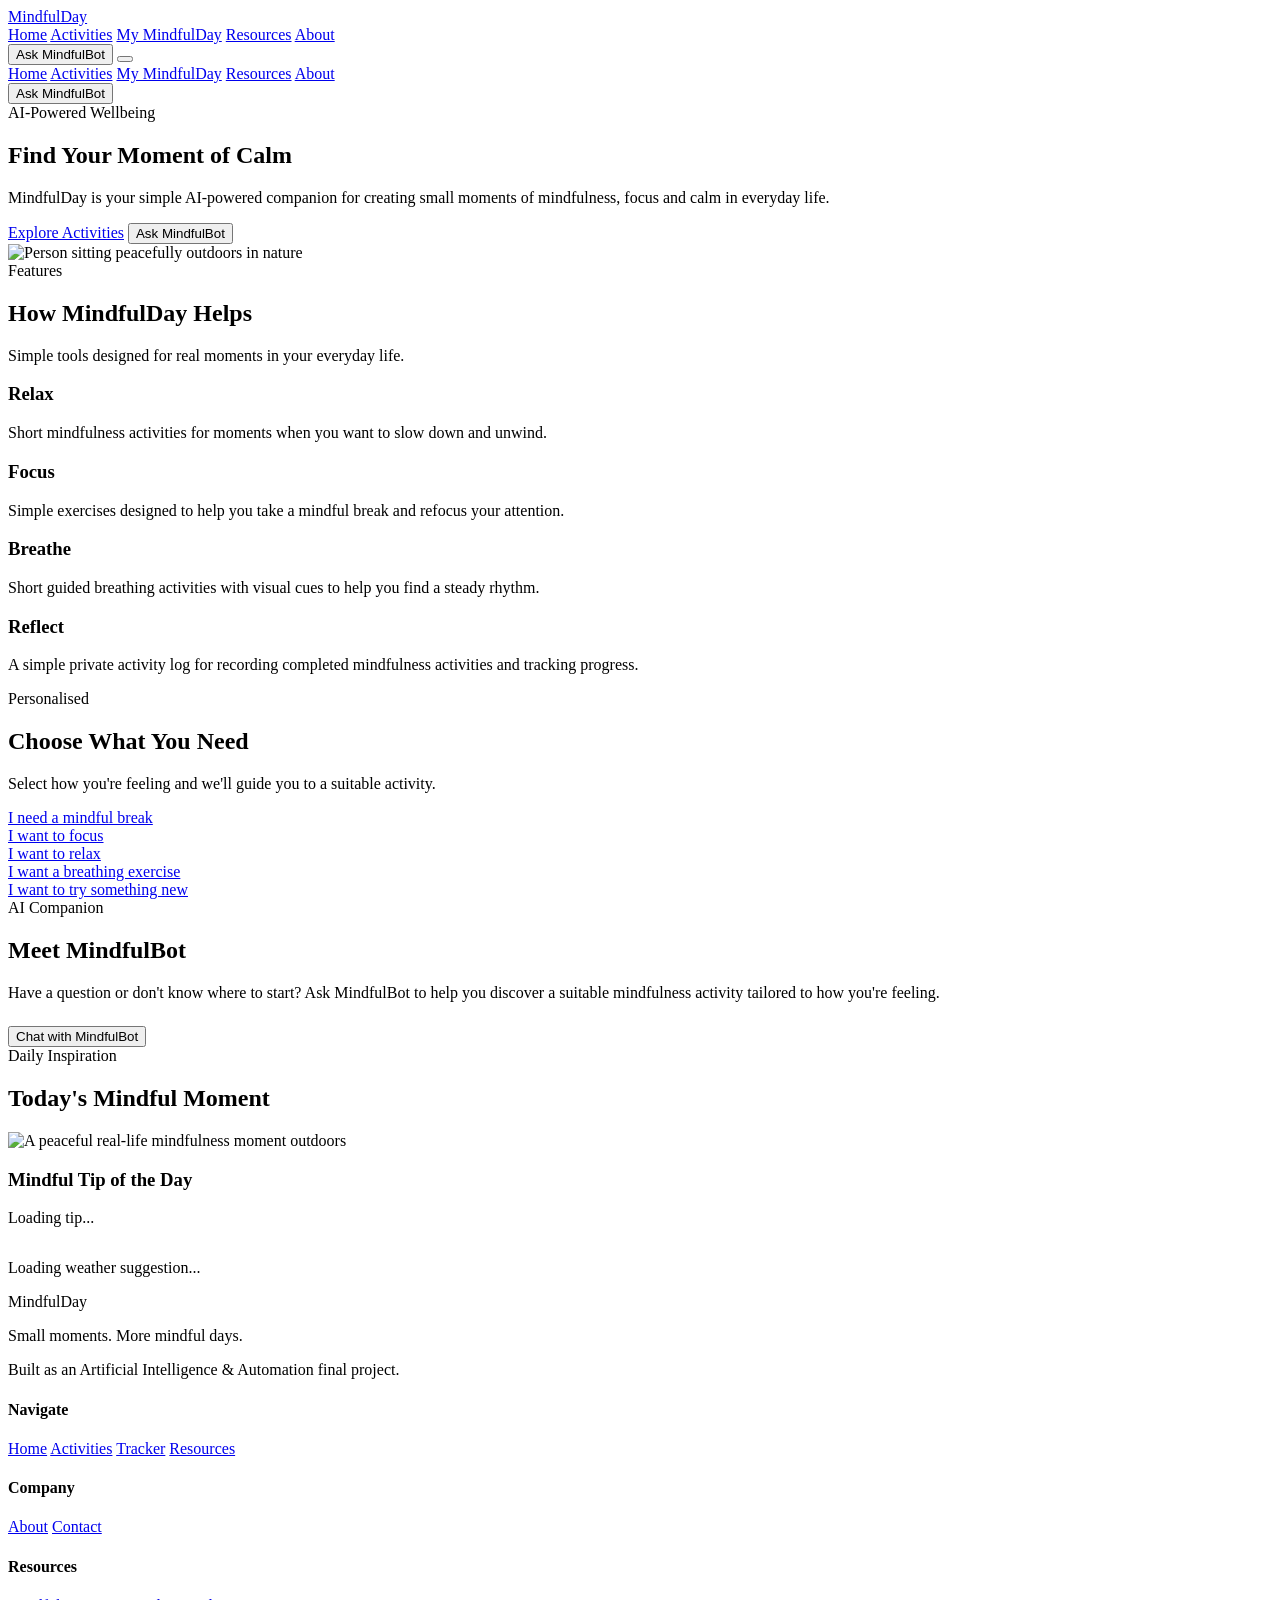
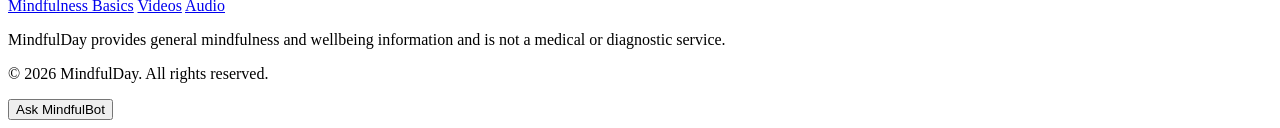
==== index.html @ 1c59d3c7 "Add files via upload" ====
<!DOCTYPE html>
<html lang="en">
<head>
  <meta charset="UTF-8">
  <meta name="viewport" content="width=device-width, initial-scale=1.0">
  <meta name="description" content="MindfulDay – Your AI-powered companion for mindfulness, focus and calm in everyday life.">
  <title>MindfulDay – AI-Powered Mindfulness & Wellbeing Companion</title>
  <link rel="preconnect" href="https://fonts.googleapis.com">
  <link rel="preconnect" href="https://fonts.gstatic.com" crossorigin>
  <link href="https://fonts.googleapis.com/css2?family=DM+Sans:ital,opsz,wght@0,9..40,400;0,9..40,500;0,9..40,600;0,9..40,700;1,9..40,400&display=swap" rel="stylesheet">
  <link rel="stylesheet" href="css/style.css">
  <link rel="stylesheet" href="css/responsive.css">
</head>
<body>

  <!-- Navigation -->
  <nav class="navbar" role="navigation" aria-label="Main navigation">
    <div class="navbar__inner">
      <a href="index.html" class="navbar__logo" aria-label="MindfulDay Home">
        <span class="navbar__logo-icon"><i data-lucide="leaf" aria-hidden="true"></i></span>
        MindfulDay
      </a>
      <div class="navbar__links">
        <a href="index.html" class="navbar__link">Home</a>
        <a href="activities.html" class="navbar__link">Activities</a>
        <a href="tracker.html" class="navbar__link">My MindfulDay</a>
        <a href="resources.html" class="navbar__link">Resources</a>
        <a href="about.html" class="navbar__link">About</a>
      </div>
      <div class="navbar__actions">
        <button class="btn btn--ghost btn--sm" data-open-chatbot aria-label="Ask MindfulBot">
          <i data-lucide="message-circle" aria-hidden="true"></i>
          Ask MindfulBot
        </button>
        <button class="navbar__toggle" aria-label="Toggle menu" aria-expanded="false">
          <i data-lucide="menu" aria-hidden="true"></i>
        </button>
      </div>
    </div>
    <div class="navbar__mobile" role="menu">
      <div class="navbar__mobile-links">
        <a href="index.html" class="navbar__mobile-link" role="menuitem">Home</a>
        <a href="activities.html" class="navbar__mobile-link" role="menuitem">Activities</a>
        <a href="tracker.html" class="navbar__mobile-link" role="menuitem">My MindfulDay</a>
        <a href="resources.html" class="navbar__mobile-link" role="menuitem">Resources</a>
        <a href="about.html" class="navbar__mobile-link" role="menuitem">About</a>
      </div>
      <div class="navbar__mobile-actions">
        <button class="btn btn--primary" data-open-chatbot>Ask MindfulBot</button>
      </div>
    </div>
  </nav>

  <main>
    <!-- Hero -->
    <section class="hero">
      <div class="container">
        <div class="hero__grid">
          <div class="hero__content fade-in">
            <span class="hero__badge">
              <i data-lucide="sparkles" aria-hidden="true" style="width:14px;height:14px"></i>
              AI-Powered Wellbeing
            </span>
            <h1 class="hero__title">Find Your Moment of Calm</h1>
            <p class="hero__subtitle">MindfulDay is your simple AI-powered companion for creating small moments of mindfulness, focus and calm in everyday life.</p>
            <div class="hero__actions">
              <a href="activities.html" class="btn btn--primary btn--lg">Explore Activities</a>
              <button class="btn btn--secondary btn--lg" data-open-chatbot>Ask MindfulBot</button>
            </div>
          </div>
          <div class="hero__visual fade-in">
            <div class="hero__illustration">
              <img class="hero__image" src="https://images.unsplash.com/photo-1506126613408-eca07ce68773?auto=format&fit=crop&w=1200&q=80" alt="Person sitting peacefully outdoors in nature" />
            </div>
          </div>
        </div>
      </div>
    </section>

    <!-- How MindfulDay Helps -->
    <section class="section section--bg">
      <div class="container">
        <div class="section-header fade-in">
          <span class="section-label">Features</span>
          <h2>How MindfulDay Helps</h2>
          <p>Simple tools designed for real moments in your everyday life.</p>
        </div>
        <div class="card-grid card-grid--4">
          <div class="card fade-in">
            <div class="card__icon"><i data-lucide="cloud" aria-hidden="true"></i></div>
            <h3 class="card__title">Relax</h3>
            <p class="card__text">Short mindfulness activities for moments when you want to slow down and unwind.</p>
          </div>
          <div class="card fade-in">
            <div class="card__icon"><i data-lucide="target" aria-hidden="true"></i></div>
            <h3 class="card__title">Focus</h3>
            <p class="card__text">Simple exercises designed to help you take a mindful break and refocus your attention.</p>
          </div>
          <div class="card fade-in">
            <div class="card__icon"><i data-lucide="wind" aria-hidden="true"></i></div>
            <h3 class="card__title">Breathe</h3>
            <p class="card__text">Short guided breathing activities with visual cues to help you find a steady rhythm.</p>
          </div>
          <div class="card fade-in">
            <div class="card__icon"><i data-lucide="book-open" aria-hidden="true"></i></div>
            <h3 class="card__title">Reflect</h3>
            <p class="card__text">A simple private activity log for recording completed mindfulness activities and tracking progress.</p>
          </div>
        </div>
      </div>
    </section>

    <!-- Choose What You Need -->
    <section class="section">
      <div class="container">
        <div class="section-header fade-in">
          <span class="section-label">Personalised</span>
          <h2>Choose What You Need</h2>
          <p>Select how you're feeling and we'll guide you to a suitable activity.</p>
        </div>
        <div class="need-grid">
          <a href="activities.html?activity=mindful-pause" class="need-card fade-in">
            <div class="need-card__icon"><i data-lucide="coffee" aria-hidden="true"></i></div>
            <span class="need-card__label">I need a mindful break</span>
          </a>
          <a href="activities.html?activity=focus-reset" class="need-card fade-in">
            <div class="need-card__icon"><i data-lucide="brain" aria-hidden="true"></i></div>
            <span class="need-card__label">I want to focus</span>
          </a>
          <a href="activities.html?activity=body-awareness" class="need-card fade-in">
            <div class="need-card__icon"><i data-lucide="moon" aria-hidden="true"></i></div>
            <span class="need-card__label">I want to relax</span>
          </a>
          <a href="activities.html?activity=one-minute-breathing" class="need-card fade-in">
            <div class="need-card__icon"><i data-lucide="wind" aria-hidden="true"></i></div>
            <span class="need-card__label">I want a breathing exercise</span>
          </a>
          <a href="activities.html?activity=five-senses" class="need-card fade-in">
            <div class="need-card__icon"><i data-lucide="compass" aria-hidden="true"></i></div>
            <span class="need-card__label">I want to try something new</span>
          </a>
        </div>
      </div>
    </section>

    <!-- Meet MindfulBot -->
    <section class="section section--bg">
      <div class="container">
        <div class="bot-section">
          <div class="bot-section__content fade-in">
            <span class="section-label">AI Companion</span>
            <h2>Meet MindfulBot</h2>
            <p style="margin: 1rem 0 1.5rem;">Have a question or don't know where to start? Ask MindfulBot to help you discover a suitable mindfulness activity tailored to how you're feeling.</p>
            <button class="btn btn--primary" data-open-chatbot>
              <i data-lucide="message-circle" aria-hidden="true"></i>
              Chat with MindfulBot
            </button>
          </div>
          <div class="bot-section__visual fade-in" aria-hidden="true">
            <div class="bot-section__icon">
              <i data-lucide="bot" style="width:36px;height:36px"></i>
            </div>
          </div>
        </div>
      </div>
    </section>

    <!-- Tip of the Day & Weather -->
    <section class="section">
      <div class="container">
        <div class="section-header fade-in">
          <span class="section-label">Daily Inspiration</span>
          <h2>Today's Mindful Moment</h2>
        </div>
        <div class="tip-card fade-in">
          <img class="tip-card__image" src="https://images.unsplash.com/photo-1506126613408-eca07ce68773?auto=format&fit=crop&w=900&q=80" alt="A peaceful real-life mindfulness moment outdoors" />
          <div class="tip-card__icon"><i data-lucide="lightbulb" aria-hidden="true"></i></div>
          <div class="tip-card__content">
            <h3>Mindful Tip of the Day</h3>
            <p id="tip-of-the-day">Loading tip...</p>
          </div>
        </div>
        <div style="margin-top: 2rem;">
          <div class="weather-widget fade-in" id="weather-widget">
            <div class="weather-widget__icon">
              <i data-lucide="cloud-sun" style="width:32px;height:32px" aria-hidden="true"></i>
            </div>
            <p class="weather-widget__message">Loading weather suggestion...</p>
          </div>
        </div>
      </div>
    </section>
  </main>

  <!-- Footer -->
  <footer class="footer">
    <div class="container">
      <div class="footer__grid">
        <div class="footer__brand">
          <div class="footer__logo">MindfulDay</div>
          <p class="footer__tagline">Small moments. More mindful days.</p>
          <p class="footer__project-note">Built as an Artificial Intelligence & Automation final project.</p>
        </div>
        <div>
          <h4 class="footer__heading">Navigate</h4>
          <div class="footer__links">
            <a href="index.html" class="footer__link">Home</a>
            <a href="activities.html" class="footer__link">Activities</a>
            <a href="tracker.html" class="footer__link">Tracker</a>
            <a href="resources.html" class="footer__link">Resources</a>
          </div>
        </div>
        <div>
          <h4 class="footer__heading">Company</h4>
          <div class="footer__links">
            <a href="about.html" class="footer__link">About</a>
            <a href="about.html#contact" class="footer__link">Contact</a>
          </div>
        </div>
        <div>
          <h4 class="footer__heading">Resources</h4>
          <div class="footer__links">
            <a href="resources.html" class="footer__link">Mindfulness Basics</a>
            <a href="resources.html#videos" class="footer__link">Videos</a>
            <a href="resources.html#audio" class="footer__link">Audio</a>
          </div>
        </div>
      </div>
      <div class="footer__bottom">
        <p class="footer__disclaimer">MindfulDay provides general mindfulness and wellbeing information and is not a medical or diagnostic service.</p>
        <p class="footer__copyright">&copy; 2026 MindfulDay. All rights reserved.</p>
      </div>
    </div>
  </footer>

  <!-- Chatbot FAB -->
  <button class="chatbot-fab" id="chatbot-fab" aria-label="Open MindfulBot chat">
    <span class="chatbot-fab__tooltip">Ask MindfulBot</span>
    <i data-lucide="message-circle" aria-hidden="true"></i>
  </button>

  <!-- BOTPRESS INTEGRATION GOES HERE -->
  <div class="botpress-container" id="botpress-container"></div>

  <script src="https://unpkg.com/lucide@latest/dist/umd/lucide.min.js"></script>
  <script src="js/integrations.js"></script>
  <script src="js/chatbot.js"></script>
  <script src="js/main.js"></script>
</body>
</html>
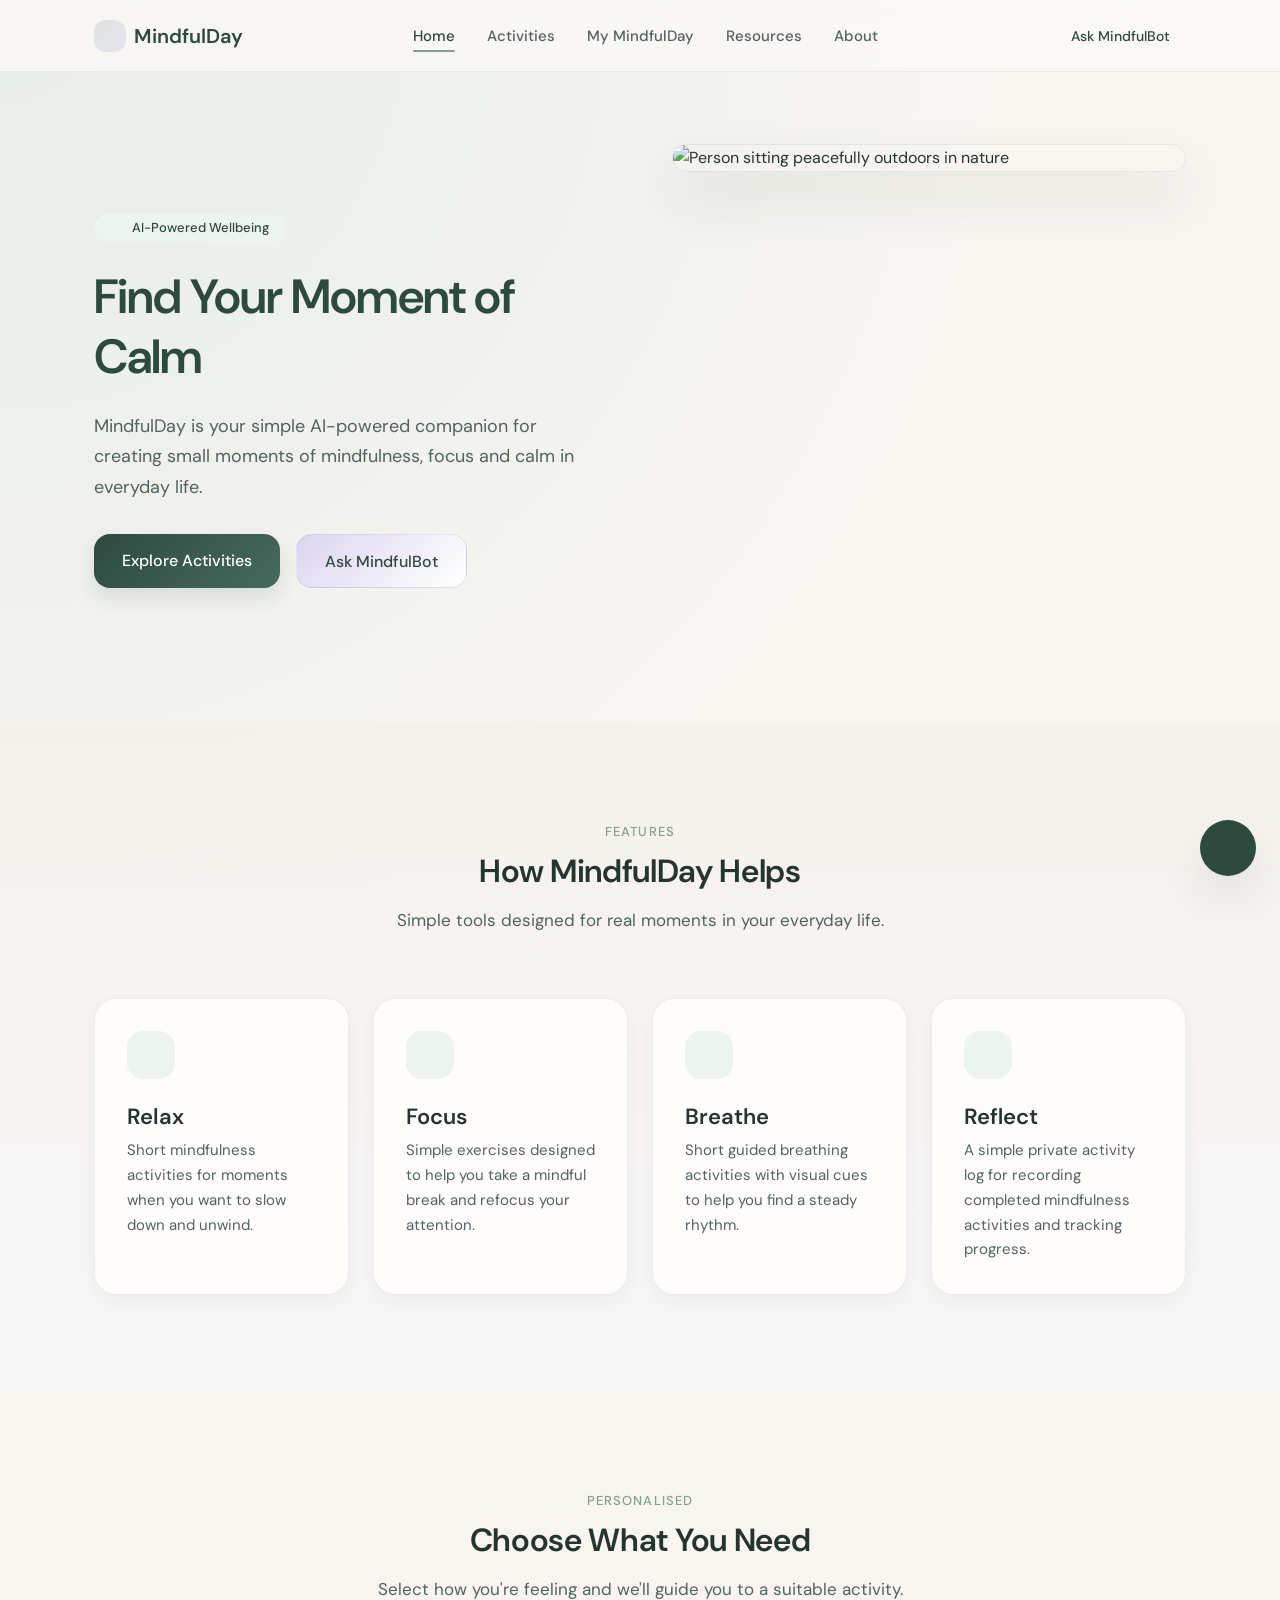
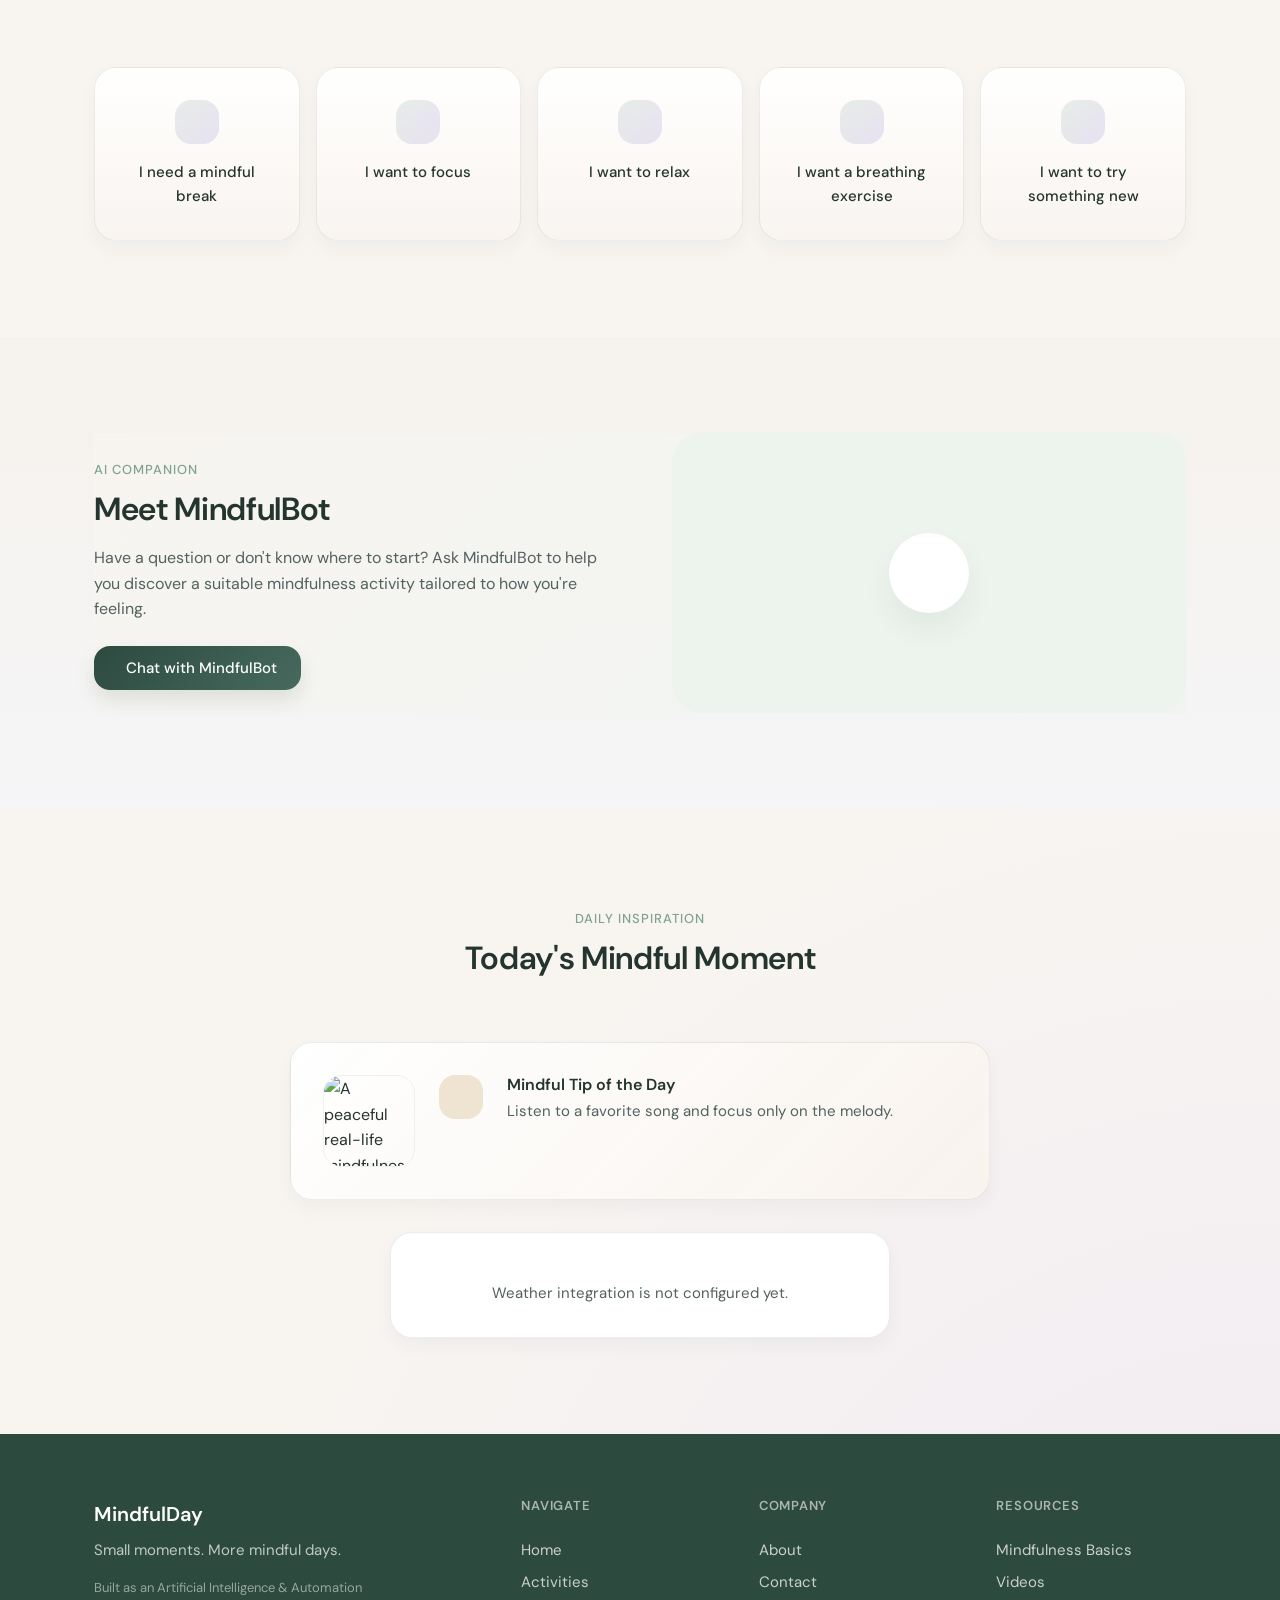
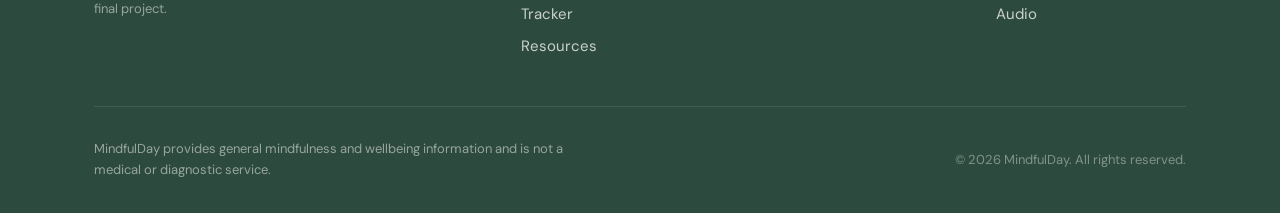
==== commit 8d321dc2: "Final Updates" ====
--- a/index.html
+++ b/index.html
@@ -1,250 +1,253 @@
-<!DOCTYPE html>
-<html lang="en">
-<head>
-  <meta charset="UTF-8">
-  <meta name="viewport" content="width=device-width, initial-scale=1.0">
-  <meta name="description" content="MindfulDay – Your AI-powered companion for mindfulness, focus and calm in everyday life.">
-  <title>MindfulDay – AI-Powered Mindfulness & Wellbeing Companion</title>
-  <link rel="preconnect" href="https://fonts.googleapis.com">
-  <link rel="preconnect" href="https://fonts.gstatic.com" crossorigin>
-  <link href="https://fonts.googleapis.com/css2?family=DM+Sans:ital,opsz,wght@0,9..40,400;0,9..40,500;0,9..40,600;0,9..40,700;1,9..40,400&display=swap" rel="stylesheet">
-  <link rel="stylesheet" href="css/style.css">
-  <link rel="stylesheet" href="css/responsive.css">
-</head>
-<body>
-
-  <!-- Navigation -->
-  <nav class="navbar" role="navigation" aria-label="Main navigation">
-    <div class="navbar__inner">
-      <a href="index.html" class="navbar__logo" aria-label="MindfulDay Home">
-        <span class="navbar__logo-icon"><i data-lucide="leaf" aria-hidden="true"></i></span>
-        MindfulDay
-      </a>
-      <div class="navbar__links">
-        <a href="index.html" class="navbar__link">Home</a>
-        <a href="activities.html" class="navbar__link">Activities</a>
-        <a href="tracker.html" class="navbar__link">My MindfulDay</a>
-        <a href="resources.html" class="navbar__link">Resources</a>
-        <a href="about.html" class="navbar__link">About</a>
-      </div>
-      <div class="navbar__actions">
-        <button class="btn btn--ghost btn--sm" data-open-chatbot aria-label="Ask MindfulBot">
-          <i data-lucide="message-circle" aria-hidden="true"></i>
-          Ask MindfulBot
-        </button>
-        <button class="navbar__toggle" aria-label="Toggle menu" aria-expanded="false">
-          <i data-lucide="menu" aria-hidden="true"></i>
-        </button>
-      </div>
-    </div>
-    <div class="navbar__mobile" role="menu">
-      <div class="navbar__mobile-links">
-        <a href="index.html" class="navbar__mobile-link" role="menuitem">Home</a>
-        <a href="activities.html" class="navbar__mobile-link" role="menuitem">Activities</a>
-        <a href="tracker.html" class="navbar__mobile-link" role="menuitem">My MindfulDay</a>
-        <a href="resources.html" class="navbar__mobile-link" role="menuitem">Resources</a>
-        <a href="about.html" class="navbar__mobile-link" role="menuitem">About</a>
-      </div>
-      <div class="navbar__mobile-actions">
-        <button class="btn btn--primary" data-open-chatbot>Ask MindfulBot</button>
-      </div>
-    </div>
-  </nav>
-
-  <main>
-    <!-- Hero -->
-    <section class="hero">
-      <div class="container">
-        <div class="hero__grid">
-          <div class="hero__content fade-in">
-            <span class="hero__badge">
-              <i data-lucide="sparkles" aria-hidden="true" style="width:14px;height:14px"></i>
-              AI-Powered Wellbeing
-            </span>
-            <h1 class="hero__title">Find Your Moment of Calm</h1>
-            <p class="hero__subtitle">MindfulDay is your simple AI-powered companion for creating small moments of mindfulness, focus and calm in everyday life.</p>
-            <div class="hero__actions">
-              <a href="activities.html" class="btn btn--primary btn--lg">Explore Activities</a>
-              <button class="btn btn--secondary btn--lg" data-open-chatbot>Ask MindfulBot</button>
-            </div>
-          </div>
-          <div class="hero__visual fade-in">
-            <div class="hero__illustration">
-              <img class="hero__image" src="https://images.unsplash.com/photo-1506126613408-eca07ce68773?auto=format&fit=crop&w=1200&q=80" alt="Person sitting peacefully outdoors in nature" />
-            </div>
-          </div>
-        </div>
-      </div>
-    </section>
-
-    <!-- How MindfulDay Helps -->
-    <section class="section section--bg">
-      <div class="container">
-        <div class="section-header fade-in">
-          <span class="section-label">Features</span>
-          <h2>How MindfulDay Helps</h2>
-          <p>Simple tools designed for real moments in your everyday life.</p>
-        </div>
-        <div class="card-grid card-grid--4">
-          <div class="card fade-in">
-            <div class="card__icon"><i data-lucide="cloud" aria-hidden="true"></i></div>
-            <h3 class="card__title">Relax</h3>
-            <p class="card__text">Short mindfulness activities for moments when you want to slow down and unwind.</p>
-          </div>
-          <div class="card fade-in">
-            <div class="card__icon"><i data-lucide="target" aria-hidden="true"></i></div>
-            <h3 class="card__title">Focus</h3>
-            <p class="card__text">Simple exercises designed to help you take a mindful break and refocus your attention.</p>
-          </div>
-          <div class="card fade-in">
-            <div class="card__icon"><i data-lucide="wind" aria-hidden="true"></i></div>
-            <h3 class="card__title">Breathe</h3>
-            <p class="card__text">Short guided breathing activities with visual cues to help you find a steady rhythm.</p>
-          </div>
-          <div class="card fade-in">
-            <div class="card__icon"><i data-lucide="book-open" aria-hidden="true"></i></div>
-            <h3 class="card__title">Reflect</h3>
-            <p class="card__text">A simple private activity log for recording completed mindfulness activities and tracking progress.</p>
-          </div>
-        </div>
-      </div>
-    </section>
-
-    <!-- Choose What You Need -->
-    <section class="section">
-      <div class="container">
-        <div class="section-header fade-in">
-          <span class="section-label">Personalised</span>
-          <h2>Choose What You Need</h2>
-          <p>Select how you're feeling and we'll guide you to a suitable activity.</p>
-        </div>
-        <div class="need-grid">
-          <a href="activities.html?activity=mindful-pause" class="need-card fade-in">
-            <div class="need-card__icon"><i data-lucide="coffee" aria-hidden="true"></i></div>
-            <span class="need-card__label">I need a mindful break</span>
-          </a>
-          <a href="activities.html?activity=focus-reset" class="need-card fade-in">
-            <div class="need-card__icon"><i data-lucide="brain" aria-hidden="true"></i></div>
-            <span class="need-card__label">I want to focus</span>
-          </a>
-          <a href="activities.html?activity=body-awareness" class="need-card fade-in">
-            <div class="need-card__icon"><i data-lucide="moon" aria-hidden="true"></i></div>
-            <span class="need-card__label">I want to relax</span>
-          </a>
-          <a href="activities.html?activity=one-minute-breathing" class="need-card fade-in">
-            <div class="need-card__icon"><i data-lucide="wind" aria-hidden="true"></i></div>
-            <span class="need-card__label">I want a breathing exercise</span>
-          </a>
-          <a href="activities.html?activity=five-senses" class="need-card fade-in">
-            <div class="need-card__icon"><i data-lucide="compass" aria-hidden="true"></i></div>
-            <span class="need-card__label">I want to try something new</span>
-          </a>
-        </div>
-      </div>
-    </section>
-
-    <!-- Meet MindfulBot -->
-    <section class="section section--bg">
-      <div class="container">
-        <div class="bot-section">
-          <div class="bot-section__content fade-in">
-            <span class="section-label">AI Companion</span>
-            <h2>Meet MindfulBot</h2>
-            <p style="margin: 1rem 0 1.5rem;">Have a question or don't know where to start? Ask MindfulBot to help you discover a suitable mindfulness activity tailored to how you're feeling.</p>
-            <button class="btn btn--primary" data-open-chatbot>
-              <i data-lucide="message-circle" aria-hidden="true"></i>
-              Chat with MindfulBot
-            </button>
-          </div>
-          <div class="bot-section__visual fade-in" aria-hidden="true">
-            <div class="bot-section__icon">
-              <i data-lucide="bot" style="width:36px;height:36px"></i>
-            </div>
-          </div>
-        </div>
-      </div>
-    </section>
-
-    <!-- Tip of the Day & Weather -->
-    <section class="section">
-      <div class="container">
-        <div class="section-header fade-in">
-          <span class="section-label">Daily Inspiration</span>
-          <h2>Today's Mindful Moment</h2>
-        </div>
-        <div class="tip-card fade-in">
-          <img class="tip-card__image" src="https://images.unsplash.com/photo-1506126613408-eca07ce68773?auto=format&fit=crop&w=900&q=80" alt="A peaceful real-life mindfulness moment outdoors" />
-          <div class="tip-card__icon"><i data-lucide="lightbulb" aria-hidden="true"></i></div>
-          <div class="tip-card__content">
-            <h3>Mindful Tip of the Day</h3>
-            <p id="tip-of-the-day">Loading tip...</p>
-          </div>
-        </div>
-        <div style="margin-top: 2rem;">
-          <div class="weather-widget fade-in" id="weather-widget">
-            <div class="weather-widget__icon">
-              <i data-lucide="cloud-sun" style="width:32px;height:32px" aria-hidden="true"></i>
-            </div>
-            <p class="weather-widget__message">Loading weather suggestion...</p>
-          </div>
-        </div>
-      </div>
-    </section>
-  </main>
-
-  <!-- Footer -->
-  <footer class="footer">
-    <div class="container">
-      <div class="footer__grid">
-        <div class="footer__brand">
-          <div class="footer__logo">MindfulDay</div>
-          <p class="footer__tagline">Small moments. More mindful days.</p>
-          <p class="footer__project-note">Built as an Artificial Intelligence & Automation final project.</p>
-        </div>
-        <div>
-          <h4 class="footer__heading">Navigate</h4>
-          <div class="footer__links">
-            <a href="index.html" class="footer__link">Home</a>
-            <a href="activities.html" class="footer__link">Activities</a>
-            <a href="tracker.html" class="footer__link">Tracker</a>
-            <a href="resources.html" class="footer__link">Resources</a>
-          </div>
-        </div>
-        <div>
-          <h4 class="footer__heading">Company</h4>
-          <div class="footer__links">
-            <a href="about.html" class="footer__link">About</a>
-            <a href="about.html#contact" class="footer__link">Contact</a>
-          </div>
-        </div>
-        <div>
-          <h4 class="footer__heading">Resources</h4>
-          <div class="footer__links">
-            <a href="resources.html" class="footer__link">Mindfulness Basics</a>
-            <a href="resources.html#videos" class="footer__link">Videos</a>
-            <a href="resources.html#audio" class="footer__link">Audio</a>
-          </div>
-        </div>
-      </div>
-      <div class="footer__bottom">
-        <p class="footer__disclaimer">MindfulDay provides general mindfulness and wellbeing information and is not a medical or diagnostic service.</p>
-        <p class="footer__copyright">&copy; 2026 MindfulDay. All rights reserved.</p>
-      </div>
-    </div>
-  </footer>
-
-  <!-- Chatbot FAB -->
-  <button class="chatbot-fab" id="chatbot-fab" aria-label="Open MindfulBot chat">
-    <span class="chatbot-fab__tooltip">Ask MindfulBot</span>
-    <i data-lucide="message-circle" aria-hidden="true"></i>
-  </button>
-
-  <!-- BOTPRESS INTEGRATION GOES HERE -->
-  <div class="botpress-container" id="botpress-container"></div>
-
-  <script src="https://unpkg.com/lucide@latest/dist/umd/lucide.min.js"></script>
-  <script src="js/integrations.js"></script>
-  <script src="js/chatbot.js"></script>
-  <script src="js/main.js"></script>
-</body>
-</html>
+<!DOCTYPE html>
+<html lang="en">
+<head>
+  <meta charset="UTF-8">
+  <meta name="viewport" content="width=device-width, initial-scale=1.0">
+  <meta name="description" content="MindfulDay – Your AI-powered companion for mindfulness, focus and calm in everyday life.">
+  <title>MindfulDay – AI-Powered Mindfulness & Wellbeing Companion</title>
+  <link rel="preconnect" href="https://fonts.googleapis.com">
+  <link rel="preconnect" href="https://fonts.gstatic.com" crossorigin>
+  <link href="https://fonts.googleapis.com/css2?family=DM+Sans:ital,opsz,wght@0,9..40,400;0,9..40,500;0,9..40,600;0,9..40,700;1,9..40,400&display=swap" rel="stylesheet">
+  <link rel="stylesheet" href="css/style.css">
+  <link rel="stylesheet" href="css/responsive.css">
+  <script src="https://cdn.botpress.cloud/webchat/v3.7/inject.js"></script>
+  <script>window.botpress.init({botId:"9cb1352c-05f3-440c-bf41-5556b1ff7b4c",clientId:"a0302f51-9852-4229-b6bd-06a5e5c5dba1",configuration:{color:"#3D5A47",variant:"solid",themeMode:"light",additionalStylesheet:":host-context(.mindfulbot-open) .bpFabContainer{display:none!important}.bpHeaderContainer{background:#3D5A47!important}.bpHeaderContentAvatarContainer,.bpHeaderContentAvatarFallback{background:#3D5A47!important;color:#fff!important}.bpHeaderContentTitle{color:#fff!important}.bpHeaderContentActionsIcons button{background:#3D5A47!important;color:#fff!important}.bpMessageAvatarContainer,.bpMessageAvatarFallback,.bpMessageListMarqueeAvatarContainer,.bpMessageListMarqueeAvatarFallback,.bpMessagePreviewAvatarContainer,.bpMessagePreviewAvatarFallback{background:#3D5A47!important;color:#fff!important}.bpWebchat,.bpWebchatContainer{background:#fff!important}:host-context(.mindfulbot-fullscreen) .bpWebchat,:host-context(.mindfulbot-fullscreen) .bpWebchatContainer{position:fixed!important;inset:0!important;width:100vw!important;height:100vh!important;max-width:none!important;max-height:none!important;bottom:0!important;right:0!important;background:#fff!important}"}});</script>
+  <script src="https://files.bpcontent.cloud/2026/07/19/09/20260719093118-NWPFK63J.js" defer></script>
+</head>
+<body>
+
+  <!-- Navigation -->
+  <nav class="navbar" role="navigation" aria-label="Main navigation">
+    <div class="navbar__inner">
+      <a href="index.html" class="navbar__logo" aria-label="MindfulDay Home">
+        <span class="navbar__logo-icon"><i data-lucide="leaf" aria-hidden="true"></i></span>
+        MindfulDay
+      </a>
+      <div class="navbar__links">
+        <a href="index.html" class="navbar__link">Home</a>
+        <a href="activities.html" class="navbar__link">Activities</a>
+        <a href="tracker.html" class="navbar__link">My MindfulDay</a>
+        <a href="resources.html" class="navbar__link">Resources</a>
+        <a href="about.html" class="navbar__link">About</a>
+      </div>
+      <div class="navbar__actions">
+        <button class="btn btn--ghost btn--sm" data-open-chatbot aria-label="Ask MindfulBot">
+          <i data-lucide="message-circle" aria-hidden="true"></i>
+          Ask MindfulBot
+        </button>
+        <button class="navbar__toggle" aria-label="Toggle menu" aria-expanded="false">
+          <i data-lucide="menu" aria-hidden="true"></i>
+        </button>
+      </div>
+    </div>
+    <div class="navbar__mobile" role="menu">
+      <div class="navbar__mobile-links">
+        <a href="index.html" class="navbar__mobile-link" role="menuitem">Home</a>
+        <a href="activities.html" class="navbar__mobile-link" role="menuitem">Activities</a>
+        <a href="tracker.html" class="navbar__mobile-link" role="menuitem">My MindfulDay</a>
+        <a href="resources.html" class="navbar__mobile-link" role="menuitem">Resources</a>
+        <a href="about.html" class="navbar__mobile-link" role="menuitem">About</a>
+      </div>
+      <div class="navbar__mobile-actions">
+        <button class="btn btn--primary" data-open-chatbot>Ask MindfulBot</button>
+      </div>
+    </div>
+  </nav>
+
+  <main>
+    <!-- Hero -->
+    <section class="hero">
+      <div class="container">
+        <div class="hero__grid">
+          <div class="hero__content fade-in">
+            <span class="hero__badge">
+              <i data-lucide="sparkles" aria-hidden="true" style="width:14px;height:14px"></i>
+              AI-Powered Wellbeing
+            </span>
+            <h1 class="hero__title">Find Your Moment of Calm</h1>
+            <p class="hero__subtitle">MindfulDay is your simple AI-powered companion for creating small moments of mindfulness, focus and calm in everyday life.</p>
+            <div class="hero__actions">
+              <a href="activities.html" class="btn btn--primary btn--lg">Explore Activities</a>
+              <button class="btn btn--secondary btn--lg" data-open-chatbot>Ask MindfulBot</button>
+            </div>
+          </div>
+          <div class="hero__visual fade-in">
+            <div class="hero__illustration">
+              <img class="hero__image" src="https://images.unsplash.com/photo-1506126613408-eca07ce68773?auto=format&fit=crop&w=1200&q=80" alt="Person sitting peacefully outdoors in nature" />
+            </div>
+          </div>
+        </div>
+      </div>
+    </section>
+
+    <!-- How MindfulDay Helps -->
+    <section class="section section--bg">
+      <div class="container">
+        <div class="section-header fade-in">
+          <span class="section-label">Features</span>
+          <h2>How MindfulDay Helps</h2>
+          <p>Simple tools designed for real moments in your everyday life.</p>
+        </div>
+        <div class="card-grid card-grid--4">
+          <div class="card fade-in">
+            <div class="card__icon"><i data-lucide="cloud" aria-hidden="true"></i></div>
+            <h3 class="card__title">Relax</h3>
+            <p class="card__text">Short mindfulness activities for moments when you want to slow down and unwind.</p>
+          </div>
+          <div class="card fade-in">
+            <div class="card__icon"><i data-lucide="target" aria-hidden="true"></i></div>
+            <h3 class="card__title">Focus</h3>
+            <p class="card__text">Simple exercises designed to help you take a mindful break and refocus your attention.</p>
+          </div>
+          <div class="card fade-in">
+            <div class="card__icon"><i data-lucide="wind" aria-hidden="true"></i></div>
+            <h3 class="card__title">Breathe</h3>
+            <p class="card__text">Short guided breathing activities with visual cues to help you find a steady rhythm.</p>
+          </div>
+          <div class="card fade-in">
+            <div class="card__icon"><i data-lucide="book-open" aria-hidden="true"></i></div>
+            <h3 class="card__title">Reflect</h3>
+            <p class="card__text">A simple private activity log for recording completed mindfulness activities and tracking progress.</p>
+          </div>
+        </div>
+      </div>
+    </section>
+
+    <!-- Choose What You Need -->
+    <section class="section">
+      <div class="container">
+        <div class="section-header fade-in">
+          <span class="section-label">Personalised</span>
+          <h2>Choose What You Need</h2>
+          <p>Select how you're feeling and we'll guide you to a suitable activity.</p>
+        </div>
+        <div class="need-grid">
+          <a href="activities.html?activity=mindful-pause" class="need-card fade-in">
+            <div class="need-card__icon"><i data-lucide="coffee" aria-hidden="true"></i></div>
+            <span class="need-card__label">I need a mindful break</span>
+          </a>
+          <a href="activities.html?activity=focus-reset" class="need-card fade-in">
+            <div class="need-card__icon"><i data-lucide="brain" aria-hidden="true"></i></div>
+            <span class="need-card__label">I want to focus</span>
+          </a>
+          <a href="activities.html?activity=body-awareness" class="need-card fade-in">
+            <div class="need-card__icon"><i data-lucide="moon" aria-hidden="true"></i></div>
+            <span class="need-card__label">I want to relax</span>
+          </a>
+          <a href="activities.html?activity=one-minute-breathing" class="need-card fade-in">
+            <div class="need-card__icon"><i data-lucide="wind" aria-hidden="true"></i></div>
+            <span class="need-card__label">I want a breathing exercise</span>
+          </a>
+          <a href="activities.html?activity=five-senses" class="need-card fade-in">
+            <div class="need-card__icon"><i data-lucide="compass" aria-hidden="true"></i></div>
+            <span class="need-card__label">I want to try something new</span>
+          </a>
+        </div>
+      </div>
+    </section>
+
+    <!-- Meet MindfulBot -->
+    <section class="section section--bg">
+      <div class="container">
+        <div class="bot-section">
+          <div class="bot-section__content fade-in">
+            <span class="section-label">AI Companion</span>
+            <h2>Meet MindfulBot</h2>
+            <p style="margin: 1rem 0 1.5rem;">Have a question or don't know where to start? Ask MindfulBot to help you discover a suitable mindfulness activity tailored to how you're feeling.</p>
+            <button class="btn btn--primary" data-open-chatbot>
+              <i data-lucide="message-circle" aria-hidden="true"></i>
+              Chat with MindfulBot
+            </button>
+          </div>
+          <div class="bot-section__visual fade-in" aria-hidden="true">
+            <div class="bot-section__icon">
+              <i data-lucide="bot" style="width:36px;height:36px"></i>
+            </div>
+          </div>
+        </div>
+      </div>
+    </section>
+
+    <!-- Tip of the Day & Weather -->
+    <section class="section">
+      <div class="container">
+        <div class="section-header fade-in">
+          <span class="section-label">Daily Inspiration</span>
+          <h2>Today's Mindful Moment</h2>
+        </div>
+        <div class="tip-card fade-in">
+          <img class="tip-card__image" src="https://images.unsplash.com/photo-1506126613408-eca07ce68773?auto=format&fit=crop&w=900&q=80" alt="A peaceful real-life mindfulness moment outdoors" />
+          <div class="tip-card__icon"><i data-lucide="lightbulb" aria-hidden="true"></i></div>
+          <div class="tip-card__content">
+            <h3>Mindful Tip of the Day</h3>
+            <p id="tip-of-the-day">Loading tip...</p>
+          </div>
+        </div>
+        <div style="margin-top: 2rem;">
+          <div class="weather-widget fade-in" id="weather-widget">
+            <div class="weather-widget__icon">
+              <i data-lucide="cloud-sun" style="width:32px;height:32px" aria-hidden="true"></i>
+            </div>
+            <p class="weather-widget__message">Loading weather suggestion...</p>
+          </div>
+        </div>
+      </div>
+    </section>
+  </main>
+
+  <!-- Footer -->
+  <footer class="footer">
+    <div class="container">
+      <div class="footer__grid">
+        <div class="footer__brand">
+          <div class="footer__logo">MindfulDay</div>
+          <p class="footer__tagline">Small moments. More mindful days.</p>
+          <p class="footer__project-note">Built as an Artificial Intelligence & Automation final project.</p>
+        </div>
+        <div>
+          <h4 class="footer__heading">Navigate</h4>
+          <div class="footer__links">
+            <a href="index.html" class="footer__link">Home</a>
+            <a href="activities.html" class="footer__link">Activities</a>
+            <a href="tracker.html" class="footer__link">Tracker</a>
+            <a href="resources.html" class="footer__link">Resources</a>
+          </div>
+        </div>
+        <div>
+          <h4 class="footer__heading">Company</h4>
+          <div class="footer__links">
+            <a href="about.html" class="footer__link">About</a>
+            <a href="about.html#contact" class="footer__link">Contact</a>
+          </div>
+        </div>
+        <div>
+          <h4 class="footer__heading">Resources</h4>
+          <div class="footer__links">
+            <a href="resources.html" class="footer__link">Mindfulness Basics</a>
+            <a href="resources.html#videos" class="footer__link">Videos</a>
+            <a href="resources.html#audio" class="footer__link">Audio</a>
+          </div>
+        </div>
+      </div>
+      <div class="footer__bottom">
+        <p class="footer__disclaimer">MindfulDay provides general mindfulness and wellbeing information and is not a medical or diagnostic service.</p>
+        <p class="footer__copyright">&copy; 2026 MindfulDay. All rights reserved.</p>
+      </div>
+    </div>
+  </footer>
+
+  <!-- Chatbot FAB -->
+  <button class="chatbot-fab" id="chatbot-fab" aria-label="Open MindfulBot chat">
+    <span class="chatbot-fab__tooltip">Ask MindfulBot</span>
+    <i data-lucide="message-circle" aria-hidden="true"></i>
+  </button>
+
+  <!-- BOTPRESS INTEGRATION GOES HERE -->
+  <div class="botpress-container" id="botpress-container"></div>
+
+  <script src="https://unpkg.com/lucide@latest/dist/umd/lucide.min.js"></script>
+  <script src="js/integrations.js"></script>
+  <script src="js/chatbot.js"></script>
+  <script src="js/main.js"></script>
+</body>
+</html>
--- a/css/style.css
+++ b/css/style.css
@@ -0,0 +1,1844 @@
+/* ============================================
+   MindfulDay – Core Styles
+   ============================================ */
+
+:root {
+  /* Colors */
+  --color-bg: #FAF9F6;
+  --color-bg-warm: #F5F3EE;
+  --color-bg-card: #FFFFFF;
+  --color-sage: #8BA888;
+  --color-sage-light: #C5D4C0;
+  --color-sage-muted: #E8EFE6;
+  --color-forest: #3D5A47;
+  --color-forest-dark: #2C4335;
+  --color-beige: #EDE8DF;
+  --color-text: #2D3436;
+  --color-text-secondary: #6B7280;
+  --color-text-muted: #9CA3AF;
+  --color-border: #E5E7EB;
+  --color-border-light: #F0F0F0;
+  --color-white: #FFFFFF;
+  --color-success: #5A8F6B;
+  --color-error: #C45C5C;
+
+  /* Typography */
+  --font-primary: 'DM Sans', 'Inter', system-ui, sans-serif;
+  --font-display: 'DM Sans', 'Inter', system-ui, sans-serif;
+
+  /* Spacing */
+  --space-xs: 0.25rem;
+  --space-sm: 0.5rem;
+  --space-md: 1rem;
+  --space-lg: 1.5rem;
+  --space-xl: 2rem;
+  --space-2xl: 3rem;
+  --space-3xl: 4rem;
+  --space-4xl: 6rem;
+
+  /* Layout */
+  --container-max: 1140px;
+  --container-narrow: 720px;
+  --nav-height: 72px;
+
+  /* Effects */
+  --shadow-sm: 0 1px 3px rgba(45, 52, 54, 0.04);
+  --shadow-md: 0 4px 12px rgba(45, 52, 54, 0.06);
+  --shadow-lg: 0 8px 24px rgba(45, 52, 54, 0.08);
+  --radius-sm: 8px;
+  --radius-md: 12px;
+  --radius-lg: 16px;
+  --radius-xl: 24px;
+  --radius-full: 9999px;
+  --transition: 0.25s ease;
+  --transition-slow: 0.4s ease;
+}
+
+/* Reset & Base */
+*, *::before, *::after {
+  box-sizing: border-box;
+  margin: 0;
+  padding: 0;
+}
+
+html {
+  scroll-behavior: smooth;
+  font-size: 16px;
+}
+
+body {
+  font-family: var(--font-primary);
+  background-color: var(--color-bg);
+  color: var(--color-text);
+  line-height: 1.6;
+  -webkit-font-smoothing: antialiased;
+  min-height: 100vh;
+  display: flex;
+  flex-direction: column;
+}
+
+img {
+  max-width: 100%;
+  height: auto;
+  display: block;
+}
+
+a {
+  color: var(--color-forest);
+  text-decoration: none;
+  transition: color var(--transition);
+}
+
+a:hover {
+  color: var(--color-forest-dark);
+}
+
+ul {
+  list-style: none;
+}
+
+/* Typography */
+h1, h2, h3, h4, h5, h6 {
+  font-family: var(--font-display);
+  font-weight: 600;
+  line-height: 1.25;
+  color: var(--color-text);
+}
+
+h1 { font-size: clamp(2rem, 5vw, 3rem); letter-spacing: -0.02em; }
+h2 { font-size: clamp(1.5rem, 3vw, 2rem); letter-spacing: -0.01em; }
+h3 { font-size: clamp(1.125rem, 2vw, 1.375rem); }
+
+p {
+  color: var(--color-text-secondary);
+}
+
+.text-muted {
+  color: var(--color-text-muted);
+}
+
+.text-center {
+  text-align: center;
+}
+
+/* Layout */
+.container {
+  width: 100%;
+  max-width: var(--container-max);
+  margin: 0 auto;
+  padding: 0 var(--space-lg);
+}
+
+.container--narrow {
+  max-width: var(--container-narrow);
+}
+
+main {
+  flex: 1;
+  padding-top: var(--nav-height);
+}
+
+.section {
+  padding: var(--space-4xl) 0;
+}
+
+.section--sm {
+  padding: var(--space-3xl) 0;
+}
+
+.section--bg {
+  background-color: var(--color-bg-warm);
+}
+
+.section-header {
+  text-align: center;
+  max-width: 600px;
+  margin: 0 auto var(--space-3xl);
+}
+
+.section-header p {
+  margin-top: var(--space-md);
+  font-size: 1.0625rem;
+}
+
+.section-label {
+  display: inline-block;
+  font-size: 0.8125rem;
+  font-weight: 500;
+  text-transform: uppercase;
+  letter-spacing: 0.08em;
+  color: var(--color-sage);
+  margin-bottom: var(--space-sm);
+}
+
+/* Navigation */
+.navbar {
+  position: fixed;
+  top: 0;
+  left: 0;
+  right: 0;
+  height: var(--nav-height);
+  background: rgba(250, 249, 246, 0.92);
+  backdrop-filter: blur(12px);
+  -webkit-backdrop-filter: blur(12px);
+  border-bottom: 1px solid var(--color-border-light);
+  z-index: 1000;
+  transition: box-shadow var(--transition);
+}
+
+.navbar.scrolled {
+  box-shadow: var(--shadow-sm);
+}
+
+.navbar__inner {
+  display: flex;
+  align-items: center;
+  justify-content: space-between;
+  height: 100%;
+  max-width: var(--container-max);
+  margin: 0 auto;
+  padding: 0 var(--space-lg);
+}
+
+.navbar__logo {
+  display: flex;
+  align-items: center;
+  gap: var(--space-sm);
+  font-weight: 600;
+  font-size: 1.25rem;
+  color: var(--color-forest);
+}
+
+.navbar__logo-icon {
+  width: 32px;
+  height: 32px;
+  background: var(--color-sage-muted);
+  border-radius: var(--radius-sm);
+  display: flex;
+  align-items: center;
+  justify-content: center;
+  color: var(--color-forest);
+}
+
+.navbar__links {
+  display: flex;
+  align-items: center;
+  gap: var(--space-xl);
+}
+
+.navbar__link {
+  font-size: 0.9375rem;
+  font-weight: 500;
+  color: var(--color-text-secondary);
+  transition: color var(--transition);
+  position: relative;
+}
+
+.navbar__link:hover,
+.navbar__link.active {
+  color: var(--color-forest);
+}
+
+.navbar__link.active::after {
+  content: '';
+  position: absolute;
+  bottom: -4px;
+  left: 0;
+  right: 0;
+  height: 2px;
+  background: var(--color-sage);
+  border-radius: var(--radius-full);
+}
+
+.navbar__actions {
+  display: flex;
+  align-items: center;
+  gap: var(--space-md);
+}
+
+.navbar__toggle {
+  display: none;
+  background: none;
+  border: none;
+  cursor: pointer;
+  color: var(--color-text);
+  padding: var(--space-sm);
+}
+
+.navbar__mobile {
+  display: none;
+}
+
+/* Buttons */
+.btn {
+  display: inline-flex;
+  align-items: center;
+  justify-content: center;
+  gap: var(--space-sm);
+  padding: 0.75rem 1.5rem;
+  font-family: var(--font-primary);
+  font-size: 0.9375rem;
+  font-weight: 500;
+  border-radius: var(--radius-md);
+  border: none;
+  cursor: pointer;
+  transition: all var(--transition);
+  text-decoration: none;
+  white-space: nowrap;
+}
+
+.btn:focus-visible {
+  outline: 2px solid var(--color-sage);
+  outline-offset: 2px;
+}
+
+.btn--primary {
+  background: var(--color-forest);
+  color: var(--color-white);
+}
+
+.btn--primary:hover {
+  background: var(--color-forest-dark);
+  color: var(--color-white);
+  transform: translateY(-1px);
+  box-shadow: var(--shadow-md);
+}
+
+.btn--secondary {
+  background: var(--color-white);
+  color: var(--color-forest);
+  border: 1px solid var(--color-border);
+}
+
+.btn--secondary:hover {
+  background: var(--color-bg-warm);
+  border-color: var(--color-sage-light);
+  color: var(--color-forest);
+}
+
+.btn--ghost {
+  background: transparent;
+  color: var(--color-forest);
+  padding: 0.5rem 1rem;
+}
+
+.btn--ghost:hover {
+  background: var(--color-sage-muted);
+}
+
+.btn--sm {
+  padding: 0.5rem 1rem;
+  font-size: 0.875rem;
+}
+
+.btn--lg {
+  padding: 0.875rem 1.75rem;
+  font-size: 1rem;
+}
+
+.btn--icon {
+  width: 40px;
+  height: 40px;
+  padding: 0;
+  border-radius: var(--radius-sm);
+}
+
+.btn:disabled {
+  opacity: 0.5;
+  cursor: not-allowed;
+  transform: none !important;
+}
+
+/* Cards */
+.card {
+  background: var(--color-bg-card);
+  border: 1px solid var(--color-border-light);
+  border-radius: var(--radius-lg);
+  padding: var(--space-xl);
+  transition: all var(--transition);
+}
+
+.card:hover {
+  border-color: var(--color-sage-light);
+  box-shadow: var(--shadow-md);
+}
+
+.card__icon {
+  width: 48px;
+  height: 48px;
+  background: var(--color-sage-muted);
+  border-radius: var(--radius-md);
+  display: flex;
+  align-items: center;
+  justify-content: center;
+  color: var(--color-forest);
+  margin-bottom: var(--space-lg);
+}
+
+.card__title {
+  margin-bottom: var(--space-sm);
+}
+
+.card__text {
+  font-size: 0.9375rem;
+  line-height: 1.65;
+}
+
+.card-grid {
+  display: grid;
+  grid-template-columns: repeat(auto-fit, minmax(260px, 1fr));
+  gap: var(--space-lg);
+}
+
+.card-grid--4 {
+  grid-template-columns: repeat(4, 1fr);
+}
+
+/* Hero */
+.hero {
+  padding: var(--space-4xl) 0 var(--space-3xl);
+  overflow: hidden;
+}
+
+.hero__grid {
+  display: grid;
+  grid-template-columns: 1fr 1fr;
+  gap: var(--space-3xl);
+  align-items: center;
+}
+
+.hero__content {
+  max-width: 540px;
+}
+
+.hero__badge {
+  display: inline-flex;
+  align-items: center;
+  gap: var(--space-sm);
+  padding: var(--space-xs) var(--space-md);
+  background: var(--color-sage-muted);
+  border-radius: var(--radius-full);
+  font-size: 0.8125rem;
+  font-weight: 500;
+  color: var(--color-forest);
+  margin-bottom: var(--space-lg);
+}
+
+.hero__title {
+  margin-bottom: var(--space-lg);
+}
+
+.hero__subtitle {
+  font-size: 1.125rem;
+  line-height: 1.7;
+  margin-bottom: var(--space-xl);
+}
+
+.hero__actions {
+  display: flex;
+  flex-wrap: wrap;
+  gap: var(--space-md);
+}
+
+.hero__visual {
+  position: relative;
+  display: flex;
+  align-items: center;
+  justify-content: center;
+}
+
+.hero__illustration {
+  width: 100%;
+  max-width: 480px;
+  aspect-ratio: 1;
+  position: relative;
+}
+
+/* Nature-inspired CSS illustration */
+.nature-visual {
+  width: 100%;
+  height: 100%;
+  position: relative;
+  border-radius: var(--radius-xl);
+  background: linear-gradient(145deg, var(--color-sage-muted) 0%, var(--color-beige) 50%, var(--color-bg-warm) 100%);
+  overflow: hidden;
+}
+
+.nature-visual__circle {
+  position: absolute;
+  border-radius: 50%;
+  background: rgba(139, 168, 136, 0.15);
+}
+
+.nature-visual__circle--1 {
+  width: 200px;
+  height: 200px;
+  top: 10%;
+  right: 10%;
+  animation: float 6s ease-in-out infinite;
+}
+
+.nature-visual__circle--2 {
+  width: 120px;
+  height: 120px;
+  bottom: 20%;
+  left: 15%;
+  animation: float 8s ease-in-out infinite reverse;
+}
+
+.nature-visual__leaf {
+  position: absolute;
+  width: 80px;
+  height: 120px;
+  background: var(--color-sage);
+  border-radius: 0 80% 0 80%;
+  opacity: 0.3;
+  top: 50%;
+  left: 50%;
+  transform: translate(-50%, -50%) rotate(-30deg);
+}
+
+.nature-visual__center {
+  position: absolute;
+  top: 50%;
+  left: 50%;
+  transform: translate(-50%, -50%);
+  width: 140px;
+  height: 140px;
+  background: var(--color-white);
+  border-radius: 50%;
+  display: flex;
+  align-items: center;
+  justify-content: center;
+  box-shadow: var(--shadow-lg);
+  color: var(--color-forest);
+}
+
+@keyframes float {
+  0%, 100% { transform: translateY(0); }
+  50% { transform: translateY(-12px); }
+}
+
+/* Need Cards */
+.need-grid {
+  display: grid;
+  grid-template-columns: repeat(auto-fit, minmax(200px, 1fr));
+  gap: var(--space-md);
+}
+
+.need-card {
+  display: flex;
+  flex-direction: column;
+  align-items: center;
+  text-align: center;
+  padding: var(--space-xl) var(--space-lg);
+  background: var(--color-white);
+  border: 1px solid var(--color-border-light);
+  border-radius: var(--radius-lg);
+  cursor: pointer;
+  transition: all var(--transition);
+  text-decoration: none;
+  color: inherit;
+}
+
+.need-card:hover {
+  border-color: var(--color-sage);
+  background: var(--color-sage-muted);
+  transform: translateY(-2px);
+  box-shadow: var(--shadow-md);
+  color: inherit;
+}
+
+.need-card__icon {
+  width: 44px;
+  height: 44px;
+  background: var(--color-sage-muted);
+  border-radius: var(--radius-md);
+  display: flex;
+  align-items: center;
+  justify-content: center;
+  color: var(--color-forest);
+  margin-bottom: var(--space-md);
+  transition: background var(--transition);
+}
+
+.need-card:hover .need-card__icon {
+  background: var(--color-white);
+}
+
+.need-card__label {
+  font-weight: 500;
+  font-size: 0.9375rem;
+  color: var(--color-text);
+}
+
+/* MindfulBot Section */
+.bot-section {
+  display: grid;
+  grid-template-columns: 1fr 1fr;
+  gap: var(--space-3xl);
+  align-items: center;
+}
+
+.bot-section__visual {
+  background: var(--color-sage-muted);
+  border-radius: var(--radius-xl);
+  padding: var(--space-3xl);
+  display: flex;
+  align-items: center;
+  justify-content: center;
+  min-height: 280px;
+}
+
+.bot-section__icon {
+  width: 80px;
+  height: 80px;
+  background: var(--color-white);
+  border-radius: 50%;
+  display: flex;
+  align-items: center;
+  justify-content: center;
+  color: var(--color-forest);
+  box-shadow: var(--shadow-md);
+}
+
+/* Tip of the Day */
+.tip-card {
+  background: var(--color-white);
+  border: 1px solid var(--color-border-light);
+  border-radius: var(--radius-lg);
+  padding: var(--space-xl);
+  display: flex;
+  gap: var(--space-lg);
+  align-items: flex-start;
+  max-width: 700px;
+  margin: 0 auto;
+}
+
+.tip-card__icon {
+  flex-shrink: 0;
+  width: 44px;
+  height: 44px;
+  background: var(--color-beige);
+  border-radius: var(--radius-md);
+  display: flex;
+  align-items: center;
+  justify-content: center;
+  color: var(--color-forest);
+}
+
+.tip-card__content h3 {
+  font-size: 1rem;
+  margin-bottom: var(--space-xs);
+}
+
+.tip-card__content p {
+  font-size: 0.9375rem;
+}
+
+.photo-showcase {
+  display: grid;
+  grid-template-columns: 1.2fr 1fr;
+  gap: var(--space-2xl);
+  align-items: center;
+  background: var(--color-white);
+  border: 1px solid var(--color-border-light);
+  border-radius: var(--radius-xl);
+  box-shadow: var(--shadow-md);
+  padding: var(--space-xl);
+  margin-bottom: var(--space-2xl);
+}
+
+.photo-showcase__image {
+  overflow: hidden;
+  border-radius: var(--radius-lg);
+  min-height: 320px;
+}
+
+.photo-showcase__image img {
+  width: 100%;
+  height: 100%;
+  min-height: 320px;
+  object-fit: cover;
+  object-position: center;
+}
+
+.photo-showcase__content {
+  padding-right: var(--space-md);
+}
+
+.photo-showcase__content h2 {
+  margin-bottom: var(--space-md);
+}
+
+.photo-showcase__content p {
+  font-size: 1rem;
+  line-height: 1.7;
+}
+
+/* Weather Widget */
+.weather-widget {
+  background: var(--color-white);
+  border: 1px solid var(--color-border-light);
+  border-radius: var(--radius-lg);
+  padding: var(--space-xl);
+  text-align: center;
+  max-width: 500px;
+  margin: 0 auto;
+}
+
+.weather-widget__icon {
+  color: var(--color-sage);
+  margin-bottom: var(--space-md);
+}
+
+.weather-widget__message {
+  font-size: 0.9375rem;
+  color: var(--color-text-secondary);
+}
+
+/* Activity Cards */
+.activity-filters {
+  display: flex;
+  flex-wrap: wrap;
+  gap: var(--space-sm);
+  margin-bottom: var(--space-2xl);
+  justify-content: center;
+}
+
+.filter-btn {
+  padding: 0.5rem 1.125rem;
+  font-size: 0.875rem;
+  font-weight: 500;
+  background: var(--color-white);
+  border: 1px solid var(--color-border);
+  border-radius: var(--radius-full);
+  cursor: pointer;
+  color: var(--color-text-secondary);
+  transition: all var(--transition);
+  font-family: var(--font-primary);
+}
+
+.filter-btn:hover,
+.filter-btn.active {
+  background: var(--color-forest);
+  border-color: var(--color-forest);
+  color: var(--color-white);
+}
+
+.filter-btn:focus-visible {
+  outline: 2px solid var(--color-sage);
+  outline-offset: 2px;
+}
+
+.activity-card {
+  background: var(--color-white);
+  border: 1px solid var(--color-border-light);
+  border-radius: var(--radius-lg);
+  padding: var(--space-xl);
+  display: flex;
+  flex-direction: column;
+  transition: all var(--transition);
+}
+
+.activity-card:hover {
+  border-color: var(--color-sage-light);
+  box-shadow: var(--shadow-md);
+}
+
+.activity-card__header {
+  display: flex;
+  align-items: flex-start;
+  justify-content: space-between;
+  margin-bottom: var(--space-md);
+}
+
+.activity-card__icon {
+  width: 44px;
+  height: 44px;
+  background: var(--color-sage-muted);
+  border-radius: var(--radius-md);
+  display: flex;
+  align-items: center;
+  justify-content: center;
+  color: var(--color-forest);
+}
+
+.activity-card__category {
+  font-size: 0.75rem;
+  font-weight: 500;
+  text-transform: uppercase;
+  letter-spacing: 0.06em;
+  color: var(--color-sage);
+  background: var(--color-sage-muted);
+  padding: 0.25rem 0.625rem;
+  border-radius: var(--radius-full);
+}
+
+.activity-card__title {
+  margin-bottom: var(--space-sm);
+}
+
+.activity-card__desc {
+  font-size: 0.9375rem;
+  flex: 1;
+  margin-bottom: var(--space-lg);
+}
+
+.activity-card__meta {
+  display: flex;
+  align-items: center;
+  gap: var(--space-sm);
+  font-size: 0.8125rem;
+  color: var(--color-text-muted);
+  margin-bottom: var(--space-lg);
+}
+
+.activity-card__footer {
+  margin-top: auto;
+}
+
+/* Modal */
+.modal-overlay {
+  position: fixed;
+  inset: 0;
+  background: rgba(45, 52, 54, 0.4);
+  backdrop-filter: blur(4px);
+  z-index: 2000;
+  display: flex;
+  align-items: center;
+  justify-content: center;
+  padding: var(--space-lg);
+  opacity: 0;
+  visibility: hidden;
+  transition: all var(--transition);
+}
+
+.modal-overlay.active {
+  opacity: 1;
+  visibility: visible;
+}
+
+.modal {
+  background: var(--color-white);
+  border-radius: var(--radius-xl);
+  width: 100%;
+  max-width: 520px;
+  max-height: 90vh;
+  overflow-y: auto;
+  transform: translateY(20px) scale(0.98);
+  transition: transform var(--transition-slow);
+  box-shadow: var(--shadow-lg);
+}
+
+.modal-overlay.active .modal {
+  transform: translateY(0) scale(1);
+}
+
+.modal__header {
+  padding: var(--space-xl) var(--space-xl) 0;
+  display: flex;
+  align-items: flex-start;
+  justify-content: space-between;
+}
+
+.modal__close {
+  background: var(--color-bg-warm);
+  border: none;
+  width: 36px;
+  height: 36px;
+  border-radius: var(--radius-sm);
+  cursor: pointer;
+  display: flex;
+  align-items: center;
+  justify-content: center;
+  color: var(--color-text-secondary);
+  transition: all var(--transition);
+  flex-shrink: 0;
+}
+
+.modal__close:hover {
+  background: var(--color-beige);
+  color: var(--color-text);
+}
+
+.modal__body {
+  padding: var(--space-xl);
+}
+
+.modal__title {
+  margin-bottom: var(--space-xs);
+}
+
+.modal__category {
+  font-size: 0.8125rem;
+  color: var(--color-sage);
+  font-weight: 500;
+  margin-bottom: var(--space-md);
+}
+
+.modal__instructions {
+  font-size: 0.9375rem;
+  margin-bottom: var(--space-xl);
+  line-height: 1.7;
+}
+
+/* Timer */
+.timer-display {
+  text-align: center;
+  margin-bottom: var(--space-xl);
+}
+
+.timer-display__time {
+  font-size: 3rem;
+  font-weight: 600;
+  color: var(--color-forest);
+  font-variant-numeric: tabular-nums;
+  letter-spacing: -0.02em;
+}
+
+.timer-display__label {
+  font-size: 0.875rem;
+  color: var(--color-text-muted);
+  margin-top: var(--space-xs);
+}
+
+.timer-progress {
+  width: 100%;
+  height: 6px;
+  background: var(--color-beige);
+  border-radius: var(--radius-full);
+  overflow: hidden;
+  margin-bottom: var(--space-xl);
+}
+
+.timer-progress__bar {
+  height: 100%;
+  background: var(--color-sage);
+  border-radius: var(--radius-full);
+  transition: width 0.3s linear;
+  width: 0%;
+}
+
+.timer-controls {
+  display: flex;
+  gap: var(--space-sm);
+  justify-content: center;
+  flex-wrap: wrap;
+}
+
+/* Breathing Guide */
+.breathing-guide {
+  text-align: center;
+  margin-bottom: var(--space-xl);
+}
+
+.breathing-circle {
+  width: 160px;
+  height: 160px;
+  border-radius: 50%;
+  background: var(--color-sage-muted);
+  border: 3px solid var(--color-sage);
+  display: flex;
+  align-items: center;
+  justify-content: center;
+  margin: 0 auto var(--space-lg);
+  transition: transform 4s ease-in-out, background var(--transition);
+}
+
+.breathing-circle.inhale {
+  transform: scale(1.3);
+  background: var(--color-sage-light);
+}
+
+.breathing-circle.hold {
+  transform: scale(1.3);
+  background: var(--color-sage);
+}
+
+.breathing-circle.exhale {
+  transform: scale(1);
+  background: var(--color-sage-muted);
+}
+
+.breathing-circle.prepare {
+  transform: scale(1);
+}
+
+.breathing-guide__phase {
+  font-size: 1.125rem;
+  font-weight: 500;
+  color: var(--color-forest);
+}
+
+.breathing-guide__instruction {
+  font-size: 0.875rem;
+  color: var(--color-text-muted);
+  margin-top: var(--space-xs);
+}
+
+/* Completion */
+.completion-message {
+  text-align: center;
+  padding: var(--space-xl);
+  background: var(--color-sage-muted);
+  border-radius: var(--radius-lg);
+  margin-bottom: var(--space-lg);
+}
+
+.completion-message__icon {
+  color: var(--color-success);
+  margin-bottom: var(--space-md);
+}
+
+.completion-message h3 {
+  color: var(--color-forest);
+  margin-bottom: var(--space-sm);
+}
+
+/* Dashboard */
+.dashboard-header {
+  margin-bottom: var(--space-2xl);
+}
+
+.dashboard-header h1 {
+  margin-bottom: var(--space-sm);
+}
+
+.stats-grid {
+  display: grid;
+  grid-template-columns: repeat(4, 1fr);
+  gap: var(--space-lg);
+  margin-bottom: var(--space-2xl);
+}
+
+.stat-card {
+  background: var(--color-white);
+  border: 1px solid var(--color-border-light);
+  border-radius: var(--radius-lg);
+  padding: var(--space-xl);
+  text-align: center;
+}
+
+.stat-card__value {
+  font-size: 2rem;
+  font-weight: 600;
+  color: var(--color-forest);
+  line-height: 1;
+  margin-bottom: var(--space-sm);
+}
+
+.stat-card__label {
+  font-size: 0.875rem;
+  color: var(--color-text-muted);
+}
+
+.chart-container {
+  background: var(--color-white);
+  border: 1px solid var(--color-border-light);
+  border-radius: var(--radius-lg);
+  padding: var(--space-xl);
+  margin-bottom: var(--space-2xl);
+}
+
+.chart-container h3 {
+  margin-bottom: var(--space-lg);
+}
+
+/* Activity History Table */
+.history-section {
+  background: var(--color-white);
+  border: 1px solid var(--color-border-light);
+  border-radius: var(--radius-lg);
+  overflow: hidden;
+  margin-bottom: var(--space-2xl);
+}
+
+.history-section__header {
+  padding: var(--space-xl);
+  border-bottom: 1px solid var(--color-border-light);
+  display: flex;
+  align-items: center;
+  justify-content: space-between;
+  flex-wrap: wrap;
+  gap: var(--space-md);
+}
+
+.history-table {
+  width: 100%;
+  border-collapse: collapse;
+}
+
+.history-table th,
+.history-table td {
+  padding: var(--space-md) var(--space-xl);
+  text-align: left;
+  font-size: 0.9375rem;
+}
+
+.history-table th {
+  background: var(--color-bg-warm);
+  font-weight: 500;
+  color: var(--color-text-secondary);
+  font-size: 0.8125rem;
+  text-transform: uppercase;
+  letter-spacing: 0.04em;
+}
+
+.history-table tr {
+  border-bottom: 1px solid var(--color-border-light);
+}
+
+.history-table tr:last-child {
+  border-bottom: none;
+}
+
+.history-table tbody tr:hover {
+  background: var(--color-bg);
+}
+
+.status-badge {
+  display: inline-block;
+  padding: 0.2rem 0.625rem;
+  border-radius: var(--radius-full);
+  font-size: 0.75rem;
+  font-weight: 500;
+  background: var(--color-sage-muted);
+  color: var(--color-forest);
+}
+
+.history-empty {
+  padding: var(--space-3xl);
+  text-align: center;
+  color: var(--color-text-muted);
+}
+
+.history-empty p {
+  margin-bottom: var(--space-lg);
+}
+
+/* Mobile history cards */
+.history-cards {
+  display: none;
+}
+
+.history-card-item {
+  padding: var(--space-lg) var(--space-xl);
+  border-bottom: 1px solid var(--color-border-light);
+}
+
+.history-card-item__title {
+  font-weight: 500;
+  margin-bottom: var(--space-xs);
+}
+
+.history-card-item__meta {
+  font-size: 0.8125rem;
+  color: var(--color-text-muted);
+  display: flex;
+  flex-wrap: wrap;
+  gap: var(--space-sm);
+}
+
+/* Resources */
+.resource-section {
+  margin-bottom: var(--space-3xl);
+}
+
+.resource-section__title {
+  margin-bottom: var(--space-lg);
+  padding-bottom: var(--space-md);
+  border-bottom: 1px solid var(--color-border-light);
+}
+
+.resource-card {
+  background: var(--color-white);
+  border: 1px solid var(--color-border-light);
+  border-radius: var(--radius-lg);
+  padding: var(--space-xl);
+  display: flex;
+  flex-direction: column;
+  transition: all var(--transition);
+}
+
+.resource-card:hover {
+  border-color: var(--color-sage-light);
+  box-shadow: var(--shadow-sm);
+}
+
+.resource-card__type {
+  font-size: 0.75rem;
+  font-weight: 500;
+  text-transform: uppercase;
+  letter-spacing: 0.06em;
+  color: var(--color-sage);
+  margin-bottom: var(--space-sm);
+}
+
+.resource-card__title {
+  margin-bottom: var(--space-sm);
+}
+
+.resource-card__desc {
+  font-size: 0.9375rem;
+  flex: 1;
+  margin-bottom: var(--space-lg);
+}
+
+.resource-card__actions {
+  display: flex;
+  gap: var(--space-sm);
+}
+
+/* About Page */
+.about-hero {
+  padding: var(--space-3xl) 0;
+  text-align: center;
+  max-width: 700px;
+  margin: 0 auto;
+}
+
+.about-hero p {
+  font-size: 1.0625rem;
+  margin-top: var(--space-lg);
+}
+
+.flow-diagram {
+  display: flex;
+  flex-direction: column;
+  align-items: center;
+  gap: 0;
+  max-width: 400px;
+  margin: var(--space-2xl) auto;
+}
+
+.flow-step {
+  background: var(--color-white);
+  border: 1px solid var(--color-border-light);
+  border-radius: var(--radius-md);
+  padding: var(--space-md) var(--space-xl);
+  font-weight: 500;
+  width: 100%;
+  text-align: center;
+  color: var(--color-forest);
+}
+
+.flow-arrow {
+  color: var(--color-sage);
+  padding: var(--space-sm) 0;
+}
+
+.problem-solution {
+  display: grid;
+  grid-template-columns: 1fr 1fr;
+  gap: var(--space-xl);
+  margin: var(--space-2xl) 0;
+}
+
+.problem-solution__box {
+  background: var(--color-white);
+  border: 1px solid var(--color-border-light);
+  border-radius: var(--radius-lg);
+  padding: var(--space-xl);
+}
+
+.problem-solution__box h3 {
+  margin-bottom: var(--space-md);
+  display: flex;
+  align-items: center;
+  gap: var(--space-sm);
+}
+
+/* Contact Form */
+.tally-form {
+  max-width: 760px;
+  margin: 0 auto;
+  overflow: hidden;
+  border: 1px solid var(--color-border);
+  border-radius: var(--radius-md);
+  background: var(--color-white);
+  box-shadow: var(--shadow-md);
+}
+
+.tally-form iframe {
+  display: block;
+  width: 100%;
+  min-height: 877px;
+  border: 0;
+  background: var(--color-white);
+}
+
+.contact-form {
+  max-width: 560px;
+  margin: 0 auto;
+}
+
+.form-group {
+  margin-bottom: var(--space-lg);
+}
+
+.form-group label {
+  display: block;
+  font-size: 0.875rem;
+  font-weight: 500;
+  margin-bottom: var(--space-sm);
+  color: var(--color-text);
+}
+
+.form-group input,
+.form-group textarea,
+.form-group select {
+  width: 100%;
+  padding: 0.75rem 1rem;
+  font-family: var(--font-primary);
+  font-size: 0.9375rem;
+  border: 1px solid var(--color-border);
+  border-radius: var(--radius-md);
+  background: var(--color-white);
+  color: var(--color-text);
+  transition: border-color var(--transition);
+}
+
+.form-group input:focus,
+.form-group textarea:focus,
+.form-group select:focus {
+  outline: none;
+  border-color: var(--color-sage);
+  box-shadow: 0 0 0 3px rgba(139, 168, 136, 0.15);
+}
+
+.form-group textarea {
+  min-height: 140px;
+  resize: vertical;
+}
+
+.form-error {
+  font-size: 0.8125rem;
+  color: var(--color-error);
+  margin-top: var(--space-xs);
+  display: none;
+}
+
+.form-group.error input,
+.form-group.error textarea {
+  border-color: var(--color-error);
+}
+
+.form-group.error .form-error {
+  display: block;
+}
+
+/* Footer */
+.footer {
+  background: var(--color-forest);
+  color: rgba(255, 255, 255, 0.85);
+  padding: var(--space-3xl) 0 var(--space-xl);
+  margin-top: auto;
+}
+
+.footer__grid {
+  display: grid;
+  grid-template-columns: 2fr 1fr 1fr 1fr;
+  gap: var(--space-2xl);
+  margin-bottom: var(--space-2xl);
+}
+
+.footer__brand {
+  max-width: 280px;
+}
+
+.footer__logo {
+  font-size: 1.25rem;
+  font-weight: 600;
+  color: var(--color-white);
+  margin-bottom: var(--space-sm);
+}
+
+.footer__tagline {
+  font-size: 0.9375rem;
+  color: rgba(255, 255, 255, 0.7);
+  margin-bottom: var(--space-md);
+}
+
+.footer__project-note {
+  font-size: 0.8125rem;
+  color: rgba(255, 255, 255, 0.5);
+}
+
+.footer__heading {
+  font-size: 0.8125rem;
+  font-weight: 600;
+  text-transform: uppercase;
+  letter-spacing: 0.06em;
+  color: rgba(255, 255, 255, 0.6);
+  margin-bottom: var(--space-lg);
+}
+
+.footer__links {
+  display: flex;
+  flex-direction: column;
+  gap: var(--space-sm);
+}
+
+.footer__link {
+  font-size: 0.9375rem;
+  color: rgba(255, 255, 255, 0.75);
+  transition: color var(--transition);
+}
+
+.footer__link:hover {
+  color: var(--color-white);
+}
+
+.footer__bottom {
+  border-top: 1px solid rgba(255, 255, 255, 0.1);
+  padding-top: var(--space-xl);
+  display: flex;
+  justify-content: space-between;
+  align-items: center;
+  flex-wrap: wrap;
+  gap: var(--space-md);
+}
+
+.footer__disclaimer {
+  font-size: 0.8125rem;
+  color: rgba(255, 255, 255, 0.5);
+  max-width: 500px;
+}
+
+.footer__copyright {
+  font-size: 0.8125rem;
+  color: rgba(255, 255, 255, 0.4);
+}
+
+/* Chatbot FAB */
+.chatbot-fab {
+  position: fixed;
+  bottom: 24px;
+  right: 24px;
+  width: 56px;
+  height: 56px;
+  background: var(--color-forest);
+  color: var(--color-white);
+  border: none;
+  border-radius: 50%;
+  cursor: pointer;
+  display: flex;
+  align-items: center;
+  justify-content: center;
+  box-shadow: var(--shadow-lg);
+  z-index: 2147483647;
+  transition: all var(--transition);
+}
+
+.chatbot-fab:hover {
+  background: var(--color-forest-dark);
+  transform: scale(1.05);
+}
+
+.chatbot-fab:focus-visible {
+  outline: 2px solid var(--color-sage);
+  outline-offset: 3px;
+}
+
+.chatbot-fab__tooltip {
+  position: absolute;
+  right: 68px;
+  background: var(--color-text);
+  color: var(--color-white);
+  padding: 0.5rem 0.875rem;
+  border-radius: var(--radius-sm);
+  font-size: 0.8125rem;
+  white-space: nowrap;
+  opacity: 0;
+  pointer-events: none;
+  transition: opacity var(--transition);
+}
+
+.chatbot-fab:hover .chatbot-fab__tooltip {
+  opacity: 1;
+}
+
+/* Botpress Container */
+.botpress-container {
+  position: fixed;
+  bottom: 90px;
+  right: 24px;
+  z-index: 1499;
+}
+
+/* Toast Notifications */
+.toast-container {
+  position: fixed;
+  top: calc(var(--nav-height) + 16px);
+  right: 16px;
+  z-index: 3000;
+  display: flex;
+  flex-direction: column;
+  gap: var(--space-sm);
+}
+
+.toast {
+  background: var(--color-white);
+  border: 1px solid var(--color-border-light);
+  border-radius: var(--radius-md);
+  padding: var(--space-md) var(--space-lg);
+  box-shadow: var(--shadow-lg);
+  display: flex;
+  align-items: center;
+  gap: var(--space-md);
+  min-width: 280px;
+  max-width: 400px;
+  animation: slideIn 0.3s ease;
+  font-size: 0.9375rem;
+}
+
+.toast--success {
+  border-left: 3px solid var(--color-success);
+}
+
+.toast--info {
+  border-left: 3px solid var(--color-sage);
+}
+
+.toast--error {
+  border-left: 3px solid var(--color-error);
+}
+
+@keyframes slideIn {
+  from {
+    transform: translateX(100%);
+    opacity: 0;
+  }
+  to {
+    transform: translateX(0);
+    opacity: 1;
+  }
+}
+
+/* Fade-in animation */
+.fade-in {
+  opacity: 0;
+  transform: translateY(16px);
+  transition: opacity 0.6s ease, transform 0.6s ease;
+}
+
+.fade-in.visible {
+  opacity: 1;
+  transform: translateY(0);
+}
+
+/* Page Header */
+.page-header {
+  padding: var(--space-3xl) 0 var(--space-2xl);
+  text-align: center;
+}
+
+.page-header h1 {
+  margin-bottom: var(--space-md);
+}
+
+.page-header p {
+  font-size: 1.0625rem;
+  max-width: 540px;
+  margin: 0 auto;
+}
+
+/* Loading */
+.loading-spinner {
+  display: inline-block;
+  width: 20px;
+  height: 20px;
+  border: 2px solid var(--color-border);
+  border-top-color: var(--color-forest);
+  border-radius: 50%;
+  animation: spin 0.6s linear infinite;
+}
+
+@keyframes spin {
+  to { transform: rotate(360deg); }
+}
+
+/* Utility */
+.sr-only {
+  position: absolute;
+  width: 1px;
+  height: 1px;
+  padding: 0;
+  margin: -1px;
+  overflow: hidden;
+  clip: rect(0, 0, 0, 0);
+  white-space: nowrap;
+  border: 0;
+}
+
+.hidden {
+  display: none !important;
+}
+
+:root {
+  --color-bg: #f8f5f1;
+  --color-bg-warm: #f4efe9;
+  --color-bg-card: #fffdfb;
+  --color-sage: #7fa28d;
+  --color-sage-light: #dfeee3;
+  --color-sage-muted: #edf4ee;
+  --color-forest: #2d4a3f;
+  --color-forest-dark: #1d332e;
+  --color-lavender: #d9d1ef;
+  --color-lavender-soft: #efeaf9;
+  --color-rose: #e9c9c0;
+  --color-peach: #f1d0ad;
+  --color-sky: #dfeefa;
+  --color-ivory: #fffaf3;
+  --color-beige: #efe3d1;
+  --color-text: #24342e;
+  --color-text-secondary: #526260;
+  --color-text-muted: #7a8b89;
+  --color-border: rgba(95, 113, 108, 0.12);
+  --color-border-light: rgba(95, 113, 108, 0.08);
+  --color-white: #ffffff;
+  --color-success: #5f8d6d;
+  --color-error: #bd6f66;
+  --shadow-sm: 0 8px 18px rgba(35, 52, 46, 0.04);
+  --shadow-md: 0 16px 30px rgba(35, 52, 46, 0.06);
+  --shadow-lg: 0 22px 42px rgba(35, 52, 46, 0.09);
+  --radius-sm: 10px;
+  --radius-md: 16px;
+  --radius-lg: 22px;
+  --radius-xl: 30px;
+}
+
+body {
+  background:
+    radial-gradient(circle at top left, rgba(218, 231, 226, 0.6), transparent 28%),
+    radial-gradient(circle at bottom right, rgba(232, 222, 244, 0.5), transparent 30%),
+    var(--color-bg);
+}
+
+.navbar {
+  background: rgba(250, 248, 244, 0.82);
+  border-bottom: 1px solid rgba(61, 90, 71, 0.08);
+  backdrop-filter: blur(18px);
+}
+
+.navbar__logo-icon {
+  border-radius: 12px;
+  background: linear-gradient(135deg, rgba(127, 162, 141, 0.22), rgba(217, 209, 239, 0.56));
+}
+
+.btn--primary {
+  background: linear-gradient(135deg, var(--color-forest), #476a5e);
+  box-shadow: 0 10px 20px rgba(39, 70, 58, 0.12);
+}
+
+.btn--primary:hover {
+  background: linear-gradient(135deg, #1f3832, var(--color-forest));
+  box-shadow: 0 14px 26px rgba(39, 70, 58, 0.18);
+}
+
+.btn--secondary {
+  background: linear-gradient(135deg, rgba(217,209,239,0.9), rgba(255,255,255,0.95));
+  border: 1px solid rgba(124, 134, 183, 0.18);
+}
+
+.card,
+.activity-card,
+.resource-card,
+.stat-card,
+.chart-container,
+.history-section,
+.contact-form,
+.problem-solution__box,
+.tip-card,
+.weather-widget,
+.need-card {
+  border: 1px solid var(--color-border);
+  box-shadow: var(--shadow-sm);
+}
+
+.section--bg {
+  background: linear-gradient(180deg, rgba(244,239,233,0.65), rgba(245,246,249,0.82));
+}
+
+.hero {
+  padding-top: 4.5rem;
+}
+
+.hero__title {
+  color: var(--color-forest);
+}
+
+.hero__subtitle {
+  color: var(--color-text-secondary);
+}
+
+.hero__illustration {
+  max-width: 520px;
+}
+
+.hero__image {
+  width: 100%;
+  border-radius: 32px;
+  border: 1px solid rgba(57, 85, 73, 0.09);
+  box-shadow: 0 26px 52px rgba(39, 70, 58, 0.12);
+}
+
+.need-card {
+  background: linear-gradient(180deg, rgba(255,255,255,0.92), rgba(248,244,240,0.9));
+}
+
+.need-card__icon {
+  background: linear-gradient(135deg, rgba(127, 162, 141, 0.18), rgba(217, 209, 239, 0.6));
+}
+
+.tip-card {
+  background: linear-gradient(135deg, rgba(255,255,255,0.96), rgba(248, 242, 236, 0.94));
+}
+
+.tip-card__image {
+  width: 92px;
+  height: 92px;
+  object-fit: cover;
+  border-radius: 18px;
+  border: 1px solid rgba(61, 90, 71, 0.08);
+}
+
+.bot-section {
+  background: linear-gradient(135deg, rgba(248, 245, 241, 0.9), rgba(237, 244, 240, 0.72));
+}
+
+.activity-card::before {
+  height: 5px;
+}
+
+.activity-card[data-category='breathing'] .activity-card__icon {
+  background: linear-gradient(135deg, rgba(149, 198, 220, 0.24), rgba(214, 228, 239, 0.84));
+}
+
+.activity-card[data-category='focus'] .activity-card__icon {
+  background: linear-gradient(135deg, rgba(178, 210, 246, 0.28), rgba(229, 239, 249, 0.86));
+}
+
+.activity-card[data-category='grounding'] .activity-card__icon {
+  background: linear-gradient(135deg, rgba(127, 162, 141, 0.22), rgba(224, 239, 227, 0.82));
+}
+
+.activity-card[data-category='relaxation'] .activity-card__icon {
+  background: linear-gradient(135deg, rgba(214, 195, 233, 0.24), rgba(242, 235, 249, 0.82));
+}
+
+.activity-card[data-category='reflection'] .activity-card__icon {
+  background: linear-gradient(135deg, rgba(235, 196, 182, 0.26), rgba(247, 236, 232, 0.8));
+}
+
+.activity-card__category {
+  background: rgba(127, 162, 141, 0.12);
+}
+
+.timer-display {
+  background: linear-gradient(135deg, rgba(248,241,233,0.96), rgba(227,240,246,0.82));
+  border: 1px solid rgba(61, 90, 71, 0.08);
+  box-shadow: 0 18px 42px rgba(61, 90, 71, 0.08);
+}
+
+.breathing-circle.inhale {
+  background: linear-gradient(145deg, rgba(170, 205, 176, 0.8), rgba(240, 248, 242, 0.9));
+}
+
+.breathing-circle.hold {
+  background: linear-gradient(145deg, rgba(127, 162, 141, 0.72), rgba(204, 223, 208, 0.82));
+}
+
+.breathing-circle.exhale {
+  background: linear-gradient(145deg, rgba(215, 230, 242, 0.9), rgba(237, 247, 255, 0.88));
+}
+
+.mindful-journey {
+  border-radius: 28px;
+}
+
+.mindful-journey__content {
+  background: linear-gradient(90deg, rgba(247, 241, 232, 0.7), rgba(240, 246, 244, 0.58));
+}
+
+.mindful-journey__content h3 {
+  color: var(--color-forest);
+}
+
+.resource-card__image {
+  height: 220px;
+  width: 100%;
+  object-fit: cover;
+  object-position: center;
+  border-bottom: 1px solid rgba(61, 90, 71, 0.08);
+}
+
+.about-hero__media img {
+  height: 420px;
+  width: 100%;
+  object-fit: cover;
+  object-position: center;
+}
+
+.mindful-journey__image {
+  width: 100%;
+  height: 240px;
+  object-fit: cover;
+  object-position: center;
+}
+
+.flow-step {
+  border-radius: 18px;
+  min-height: 60px;
+  display: flex;
+  align-items: center;
+  justify-content: center;
+}
+
+.page-header {
+  background: linear-gradient(180deg, rgba(255,255,255,0.15), rgba(239,236,228,0.22));
+}
+
+@media (max-width: 768px) {
+  .hero__title {
+    font-size: clamp(2.4rem, 12vw, 3.5rem);
+  }
+
+  .tip-card {
+    flex-direction: column;
+    align-items: flex-start;
+  }
+
+  .tip-card__image {
+    width: 100%;
+    height: 150px;
+  }
+
+  .photo-showcase {
+    grid-template-columns: 1fr;
+  }
+
+  .resource-card__actions {
+    flex-direction: column;
+  }
+
+  .resource-card__actions .btn {
+    width: 100%;
+  }
+}
+
+@media (max-width: 480px) {
+  .section {
+    padding: 3.5rem 0;
+  }
+
+  .hero__actions .btn {
+    width: 100%;
+  }
+
+  .timer-display {
+    width: 170px;
+    height: 170px;
+  }
+}
--- a/css/responsive.css
+++ b/css/responsive.css
@@ -0,0 +1,270 @@
+/* ============================================
+   MindfulDay – Responsive Styles
+   ============================================ */
+
+/* Tablet */
+@media (max-width: 1024px) {
+  .card-grid--4 {
+    grid-template-columns: repeat(2, 1fr);
+  }
+
+  .stats-grid {
+    grid-template-columns: repeat(2, 1fr);
+  }
+
+  .hero__grid {
+    grid-template-columns: 1fr;
+    text-align: center;
+  }
+
+  .hero__content {
+    max-width: 100%;
+    margin: 0 auto;
+  }
+
+  .hero__actions {
+    justify-content: center;
+  }
+
+  .hero__visual {
+    order: -1;
+  }
+
+  .hero__illustration {
+    max-width: 360px;
+    margin: 0 auto;
+  }
+
+  .bot-section {
+    grid-template-columns: 1fr;
+    text-align: center;
+  }
+
+  .bot-section__content {
+    order: 1;
+  }
+
+  .footer__grid {
+    grid-template-columns: 1fr 1fr;
+    gap: var(--space-xl);
+  }
+
+  .problem-solution {
+    grid-template-columns: 1fr;
+  }
+}
+
+/* Mobile Navigation */
+@media (max-width: 768px) {
+  :root {
+    --nav-height: 64px;
+  }
+
+  .navbar__links,
+  .navbar__actions .btn--ghost {
+    display: none;
+  }
+
+  .navbar__toggle {
+    display: flex;
+    align-items: center;
+    justify-content: center;
+  }
+
+  .navbar__mobile {
+    display: block;
+    position: fixed;
+    top: var(--nav-height);
+    left: 0;
+    right: 0;
+    background: var(--color-white);
+    border-bottom: 1px solid var(--color-border-light);
+    padding: var(--space-lg);
+    transform: translateY(-100%);
+    opacity: 0;
+    visibility: hidden;
+    transition: all var(--transition);
+    z-index: 999;
+    box-shadow: var(--shadow-md);
+  }
+
+  .navbar__mobile.active {
+    transform: translateY(0);
+    opacity: 1;
+    visibility: visible;
+  }
+
+  .navbar__mobile-links {
+    display: flex;
+    flex-direction: column;
+    gap: var(--space-xs);
+    margin-bottom: var(--space-lg);
+  }
+
+  .navbar__mobile-link {
+    display: block;
+    padding: var(--space-md);
+    font-weight: 500;
+    color: var(--color-text);
+    border-radius: var(--radius-sm);
+    transition: background var(--transition);
+  }
+
+  .navbar__mobile-link:hover,
+  .navbar__mobile-link.active {
+    background: var(--color-sage-muted);
+    color: var(--color-forest);
+  }
+
+  .navbar__mobile-actions {
+    display: flex;
+    flex-direction: column;
+    gap: var(--space-sm);
+  }
+
+  .section {
+    padding: var(--space-3xl) 0;
+  }
+
+  .card-grid--4 {
+    grid-template-columns: 1fr;
+  }
+
+  .stats-grid {
+    grid-template-columns: 1fr 1fr;
+  }
+
+  .need-grid {
+    grid-template-columns: 1fr 1fr;
+  }
+
+  .hero {
+    padding: var(--space-3xl) 0 var(--space-2xl);
+  }
+
+  .hero__illustration {
+    max-width: 280px;
+  }
+
+  .timer-display__time {
+    font-size: 2.25rem;
+  }
+
+  .breathing-circle {
+    width: 130px;
+    height: 130px;
+  }
+
+  .history-table {
+    display: none;
+  }
+
+  .history-cards {
+    display: block;
+  }
+
+  .history-section__header {
+    flex-direction: column;
+    align-items: flex-start;
+  }
+
+  .footer__grid {
+    grid-template-columns: 1fr;
+    gap: var(--space-xl);
+  }
+
+  .footer__bottom {
+    flex-direction: column;
+    text-align: center;
+  }
+
+  .footer__disclaimer {
+    max-width: 100%;
+  }
+
+  .modal {
+    max-height: 85vh;
+  }
+
+  .activity-filters {
+    justify-content: flex-start;
+    overflow-x: auto;
+    flex-wrap: nowrap;
+    padding-bottom: var(--space-sm);
+    -webkit-overflow-scrolling: touch;
+  }
+
+  .filter-btn {
+    flex-shrink: 0;
+  }
+
+  .chatbot-fab {
+    bottom: 16px;
+    right: 16px;
+    width: 52px;
+    height: 52px;
+  }
+
+  .chatbot-fab__tooltip {
+    display: none;
+  }
+
+  .toast-container {
+    left: 16px;
+    right: 16px;
+  }
+
+  .toast {
+    min-width: auto;
+    max-width: 100%;
+  }
+
+  .resource-card__actions {
+    flex-direction: column;
+  }
+
+  .resource-card__actions .btn {
+    width: 100%;
+  }
+}
+
+/* Small Mobile */
+@media (max-width: 480px) {
+  .container {
+    padding: 0 var(--space-md);
+  }
+
+  .stats-grid {
+    grid-template-columns: 1fr;
+  }
+
+  .need-grid {
+    grid-template-columns: 1fr;
+  }
+
+  .hero__actions {
+    flex-direction: column;
+  }
+
+  .hero__actions .btn {
+    width: 100%;
+  }
+
+  .timer-controls {
+    flex-direction: column;
+  }
+
+  .timer-controls .btn {
+    width: 100%;
+  }
+
+  h1 {
+    font-size: 1.75rem;
+  }
+
+  .tip-card {
+    flex-direction: column;
+    text-align: center;
+    align-items: center;
+  }
+}
